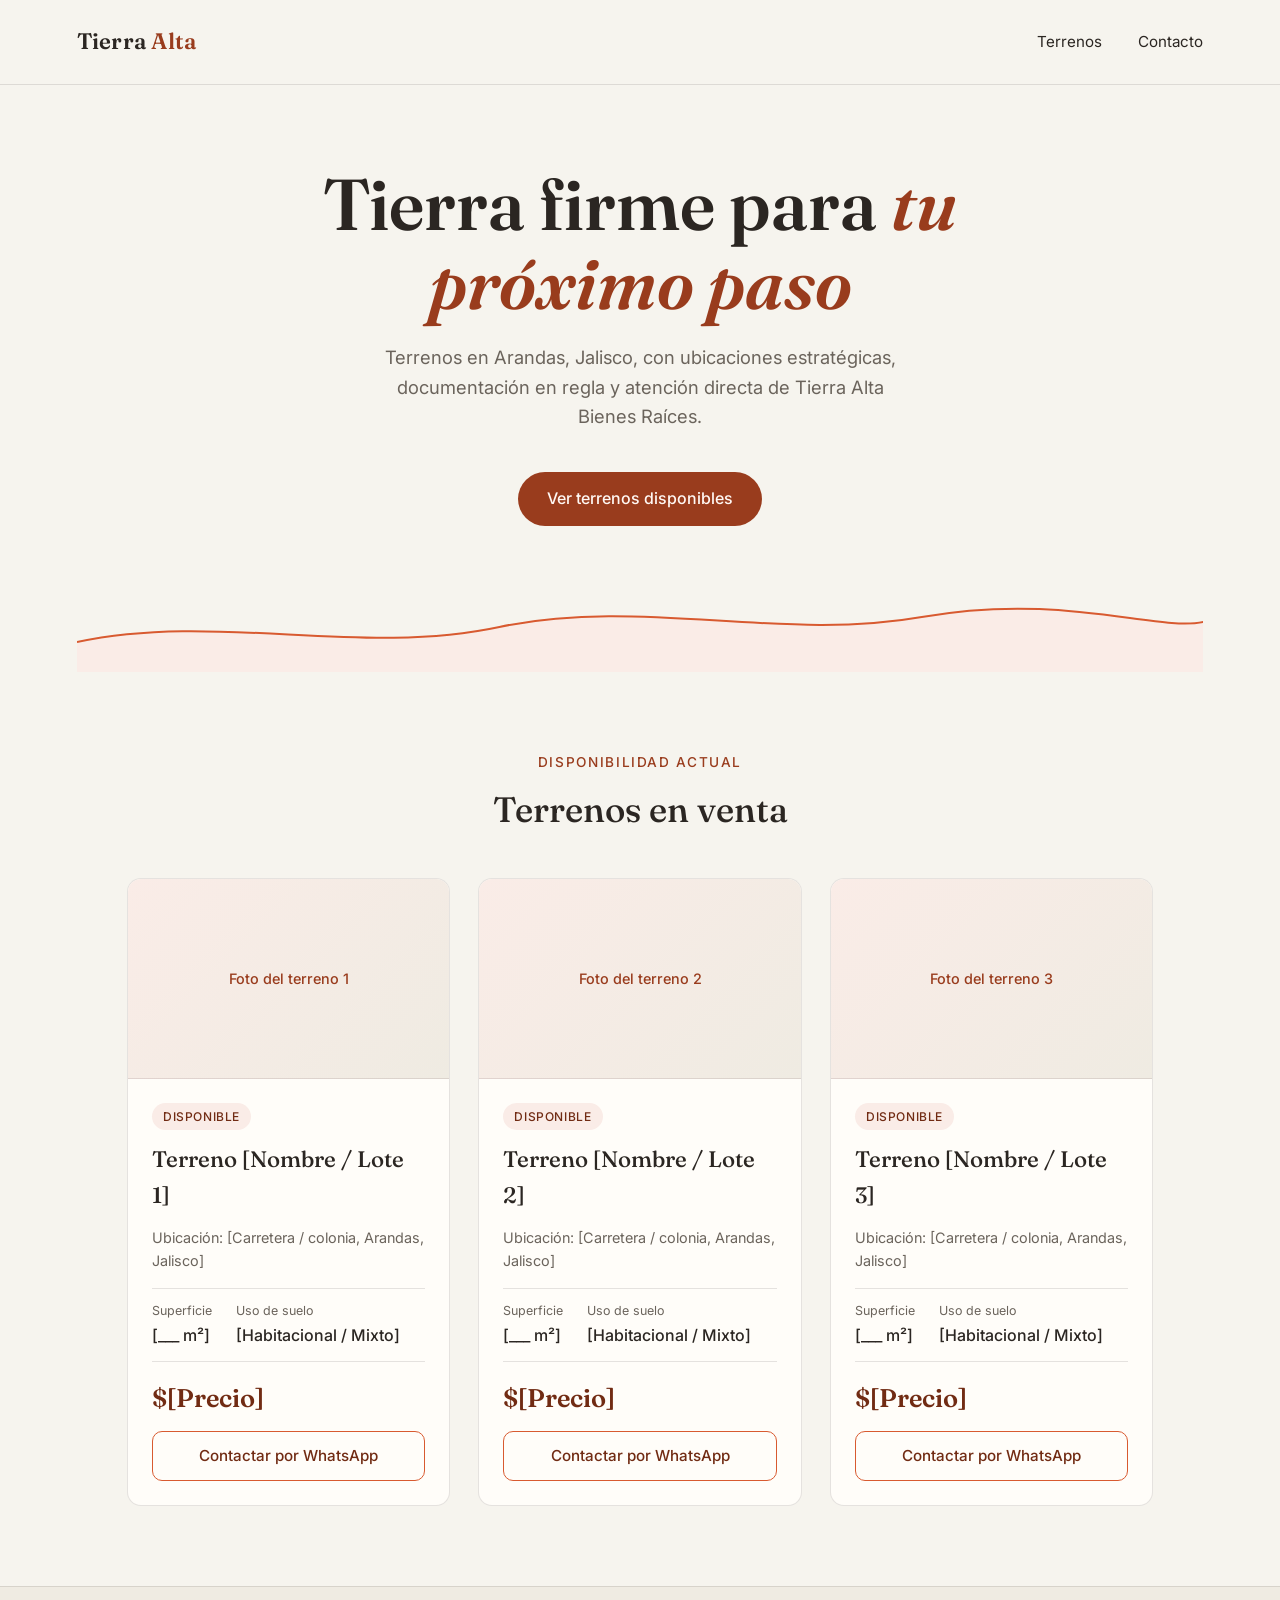
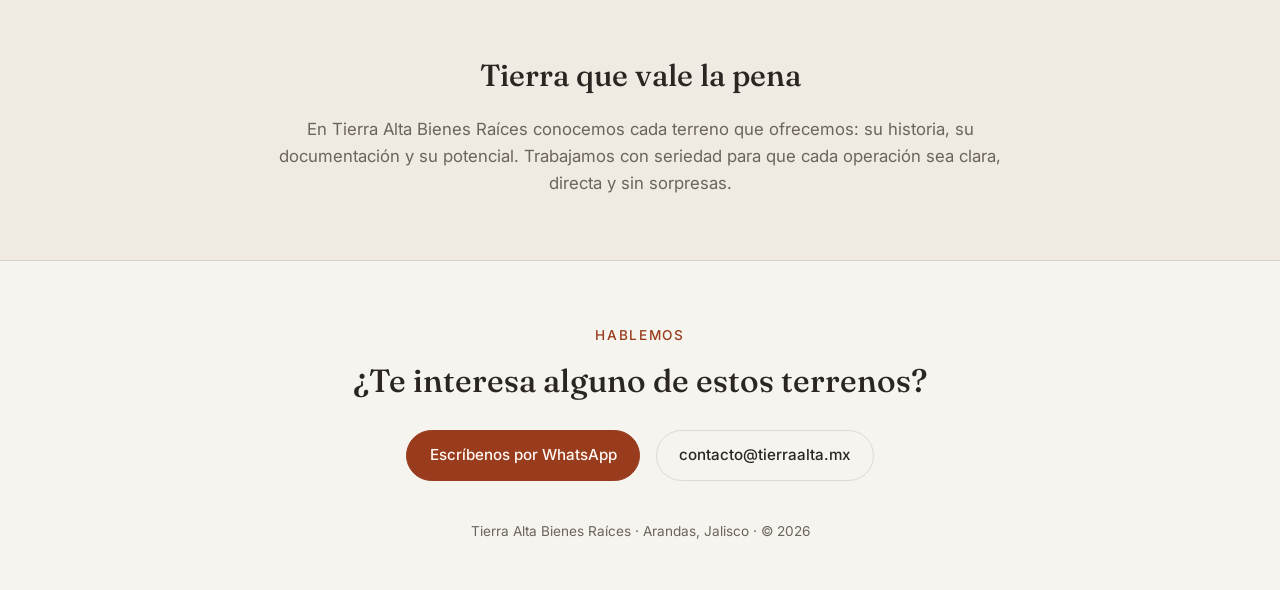
==== index.html @ 70b0ab25 "Create index.html" ====
<!DOCTYPE html>
<html lang="es-MX">
<head>
<meta charset="UTF-8">
<meta name="viewport" content="width=device-width, initial-scale=1.0">
<title>Tierra Alta Bienes Raíces | Terrenos en Arandas, Jalisco</title>
<meta name="description" content="Terrenos en venta en Arandas, Jalisco. Inversión en tierra alta de calidad, ubicaciones estratégicas y oportunidades de patrimonio familiar.">
<link rel="preconnect" href="https://fonts.googleapis.com">
<link rel="preconnect" href="https://fonts.gstatic.com" crossorigin>
<link href="https://fonts.googleapis.com/css2?family=Fraunces:opsz,wght@9..144,400;9..144,500;9..144,600&family=Inter:wght@400;500;600&display=swap" rel="stylesheet">
<style>
  :root {
    --clay-50: #FAECE7;
    --clay-100: #F5C4B3;
    --clay-400: #D85A30;
    --clay-600: #993C1D;
    --clay-800: #712B13;
    --clay-900: #4A1B0C;
    --paper: #F6F4EE;
    --paper-alt: #EFEBE2;
    --ink: #2B2622;
    --ink-soft: #6B645C;
    --line: rgba(43,38,34,0.12);
  }
  * { margin: 0; padding: 0; box-sizing: border-box; }
  body {
    font-family: 'Inter', sans-serif;
    background: var(--paper);
    color: var(--ink);
    line-height: 1.6;
  }
  .display {
    font-family: 'Fraunces', serif;
  }

  /* Header */
  header {
    display: flex;
    align-items: center;
    justify-content: space-between;
    padding: 1.5rem 6%;
    border-bottom: 1px solid var(--line);
  }
  .logo {
    font-family: 'Fraunces', serif;
    font-size: 1.4rem;
    font-weight: 600;
    letter-spacing: 0.01em;
  }
  .logo span { color: var(--clay-600); }
  nav a {
    font-size: 0.95rem;
    color: var(--ink);
    text-decoration: none;
    margin-left: 2rem;
  }
  nav a:hover { color: var(--clay-600); }

  /* Hero */
  .hero {
    position: relative;
    padding: 5rem 6% 4rem;
    text-align: center;
    overflow: hidden;
  }
  .hero h1 {
    font-family: 'Fraunces', serif;
    font-size: clamp(2.5rem, 6vw, 4.5rem);
    font-weight: 600;
    line-height: 1.1;
    max-width: 850px;
    margin: 0 auto 1.25rem;
  }
  .hero h1 em {
    font-style: italic;
    color: var(--clay-600);
  }
  .hero p {
    font-size: 1.15rem;
    color: var(--ink-soft);
    max-width: 520px;
    margin: 0 auto 2.5rem;
  }
  .hero-cta {
    display: inline-flex;
    align-items: center;
    gap: 0.5rem;
    background: var(--clay-600);
    color: #FFF8F4;
    padding: 0.9rem 1.8rem;
    border-radius: 999px;
    font-weight: 500;
    text-decoration: none;
    font-size: 1rem;
    transition: background 0.15s ease;
  }
  .hero-cta:hover { background: var(--clay-800); }

  .horizon {
    width: 100%;
    height: 90px;
    display: block;
    margin-top: 3.5rem;
  }
  .horizon path {
    fill: none;
    stroke: var(--clay-400);
    stroke-width: 2;
  }
  .horizon .fill {
    fill: var(--clay-50);
    stroke: none;
  }

  /* Listings */
  .listings {
    padding: 1rem 6% 5rem;
    max-width: 1180px;
    margin: 0 auto;
  }
  .listings-head {
    margin-bottom: 2.5rem;
    text-align: center;
  }
  .listings-head .eyebrow {
    font-size: 0.85rem;
    letter-spacing: 0.12em;
    text-transform: uppercase;
    color: var(--clay-600);
    font-weight: 500;
    margin-bottom: 0.5rem;
    display: block;
  }
  .listings-head h2 {
    font-family: 'Fraunces', serif;
    font-size: 2.2rem;
    font-weight: 500;
  }
  .grid {
    display: grid;
    grid-template-columns: repeat(auto-fit, minmax(300px, 1fr));
    gap: 1.75rem;
  }
  .card {
    background: #FFFDF9;
    border: 1px solid var(--line);
    border-radius: 14px;
    overflow: hidden;
    display: flex;
    flex-direction: column;
  }
  .card-img {
    height: 200px;
    background: linear-gradient(135deg, var(--clay-50), var(--paper-alt));
    display: flex;
    align-items: center;
    justify-content: center;
    color: var(--clay-600);
    font-size: 0.9rem;
    font-weight: 500;
    border-bottom: 1px solid var(--line);
  }
  .card-body {
    padding: 1.5rem;
    display: flex;
    flex-direction: column;
    gap: 0.75rem;
    flex: 1;
  }
  .card-tag {
    display: inline-block;
    font-size: 0.75rem;
    font-weight: 500;
    letter-spacing: 0.05em;
    text-transform: uppercase;
    color: var(--clay-800);
    background: var(--clay-50);
    padding: 0.25rem 0.7rem;
    border-radius: 999px;
    width: fit-content;
  }
  .card h3 {
    font-family: 'Fraunces', serif;
    font-size: 1.4rem;
    font-weight: 500;
  }
  .card .location {
    font-size: 0.9rem;
    color: var(--ink-soft);
    display: flex;
    align-items: center;
    gap: 0.4rem;
  }
  .card .specs {
    display: flex;
    gap: 1.5rem;
    font-size: 0.9rem;
    padding: 0.75rem 0;
    border-top: 1px solid var(--line);
    border-bottom: 1px solid var(--line);
    margin: 0.25rem 0;
  }
  .card .specs div span {
    display: block;
    color: var(--ink-soft);
    font-size: 0.78rem;
    margin-bottom: 0.15rem;
  }
  .card .specs div strong {
    font-size: 1rem;
    font-weight: 500;
  }
  .card .price {
    font-family: 'Fraunces', serif;
    font-size: 1.6rem;
    font-weight: 600;
    color: var(--clay-800);
  }
  .card-btn {
    margin-top: auto;
    display: flex;
    align-items: center;
    justify-content: center;
    gap: 0.5rem;
    border: 1px solid var(--clay-400);
    color: var(--clay-800);
    background: transparent;
    padding: 0.75rem;
    border-radius: 10px;
    text-decoration: none;
    font-weight: 500;
    font-size: 0.95rem;
    transition: background 0.15s ease;
  }
  .card-btn:hover { background: var(--clay-50); }

  /* About strip */
  .about {
    background: var(--paper-alt);
    padding: 4rem 6%;
    border-top: 1px solid var(--line);
    border-bottom: 1px solid var(--line);
  }
  .about-inner {
    max-width: 760px;
    margin: 0 auto;
    text-align: center;
  }
  .about h2 {
    font-family: 'Fraunces', serif;
    font-size: 1.9rem;
    font-weight: 500;
    margin-bottom: 1rem;
  }
  .about p {
    color: var(--ink-soft);
    font-size: 1.05rem;
  }

  /* Contact / Footer */
  footer {
    padding: 4rem 6% 3rem;
    text-align: center;
  }
  footer .eyebrow {
    font-size: 0.85rem;
    letter-spacing: 0.12em;
    text-transform: uppercase;
    color: var(--clay-600);
    font-weight: 500;
    margin-bottom: 0.5rem;
    display: block;
  }
  footer h2 {
    font-family: 'Fraunces', serif;
    font-size: 2rem;
    font-weight: 500;
    margin-bottom: 1.5rem;
  }
  .contact-row {
    display: flex;
    justify-content: center;
    gap: 1rem;
    flex-wrap: wrap;
    margin-bottom: 2.5rem;
  }
  .contact-row a {
    display: inline-flex;
    align-items: center;
    gap: 0.5rem;
    border: 1px solid var(--line);
    padding: 0.75rem 1.4rem;
    border-radius: 999px;
    text-decoration: none;
    color: var(--ink);
    font-size: 0.95rem;
    font-weight: 500;
  }
  .contact-row a.primary {
    background: var(--clay-600);
    border-color: var(--clay-600);
    color: #FFF8F4;
  }
  footer .fineprint {
    font-size: 0.85rem;
    color: var(--ink-soft);
  }

  @media (max-width: 640px) {
    header { padding: 1.25rem 5%; }
    nav a { margin-left: 1rem; font-size: 0.85rem; }
    .hero { padding: 3.5rem 5% 2.5rem; }
  }
</style>
</head>
<body>

<header>
  <div class="logo">Tierra <span>Alta</span></div>
  <nav>
    <a href="#terrenos">Terrenos</a>
    <a href="#contacto">Contacto</a>
  </nav>
</header>

<section class="hero">
  <h1>Tierra firme para <em>tu próximo paso</em></h1>
  <p>Terrenos en Arandas, Jalisco, con ubicaciones estratégicas, documentación en regla y atención directa de Tierra Alta Bienes Raíces.</p>
  <a href="#terrenos" class="hero-cta">Ver terrenos disponibles</a>

  <svg class="horizon" viewBox="0 0 1200 90" preserveAspectRatio="none" aria-hidden="true">
    <path class="fill" d="M0,60 C150,30 300,75 450,45 C600,15 750,60 900,35 C1050,10 1150,50 1200,40 L1200,90 L0,90 Z"></path>
    <path d="M0,60 C150,30 300,75 450,45 C600,15 750,60 900,35 C1050,10 1150,50 1200,40"></path>
  </svg>
</section>

<section class="listings" id="terrenos">
  <div class="listings-head">
    <span class="eyebrow">Disponibilidad actual</span>
    <h2>Terrenos en venta</h2>
  </div>
  <div class="grid">

    <article class="card">
      <div class="card-img">Foto del terreno 1</div>
      <div class="card-body">
        <span class="card-tag">Disponible</span>
        <h3>Terreno [Nombre / Lote 1]</h3>
        <p class="location">Ubicación: [Carretera / colonia, Arandas, Jalisco]</p>
        <div class="specs">
          <div><span>Superficie</span><strong>[___ m²]</strong></div>
          <div><span>Uso de suelo</span><strong>[Habitacional / Mixto]</strong></div>
        </div>
        <p class="price">$[Precio]</p>
        <a class="card-btn" href="https://wa.me/52XXXXXXXXXX" target="_blank" rel="noopener">Contactar por WhatsApp</a>
      </div>
    </article>

    <article class="card">
      <div class="card-img">Foto del terreno 2</div>
      <div class="card-body">
        <span class="card-tag">Disponible</span>
        <h3>Terreno [Nombre / Lote 2]</h3>
        <p class="location">Ubicación: [Carretera / colonia, Arandas, Jalisco]</p>
        <div class="specs">
          <div><span>Superficie</span><strong>[___ m²]</strong></div>
          <div><span>Uso de suelo</span><strong>[Habitacional / Mixto]</strong></div>
        </div>
        <p class="price">$[Precio]</p>
        <a class="card-btn" href="https://wa.me/52XXXXXXXXXX" target="_blank" rel="noopener">Contactar por WhatsApp</a>
      </div>
    </article>

    <article class="card">
      <div class="card-img">Foto del terreno 3</div>
      <div class="card-body">
        <span class="card-tag">Disponible</span>
        <h3>Terreno [Nombre / Lote 3]</h3>
        <p class="location">Ubicación: [Carretera / colonia, Arandas, Jalisco]</p>
        <div class="specs">
          <div><span>Superficie</span><strong>[___ m²]</strong></div>
          <div><span>Uso de suelo</span><strong>[Habitacional / Mixto]</strong></div>
        </div>
        <p class="price">$[Precio]</p>
        <a class="card-btn" href="https://wa.me/52XXXXXXXXXX" target="_blank" rel="noopener">Contactar por WhatsApp</a>
      </div>
    </article>

  </div>
</section>

<section class="about">
  <div class="about-inner">
    <h2>Tierra que vale la pena</h2>
    <p>En Tierra Alta Bienes Raíces conocemos cada terreno que ofrecemos: su historia, su documentación y su potencial. Trabajamos con seriedad para que cada operación sea clara, directa y sin sorpresas.</p>
  </div>
</section>

<footer id="contacto">
  <span class="eyebrow">Hablemos</span>
  <h2>¿Te interesa alguno de estos terrenos?</h2>
  <div class="contact-row">
    <a class="primary" href="https://wa.me/52XXXXXXXXXX" target="_blank" rel="noopener">Escríbenos por WhatsApp</a>
    <a href="mailto:contacto@tierraalta.mx">contacto@tierraalta.mx</a>
  </div>
  <p class="fineprint">Tierra Alta Bienes Raíces · Arandas, Jalisco · © 2026</p>
</footer>

</body>
</html>
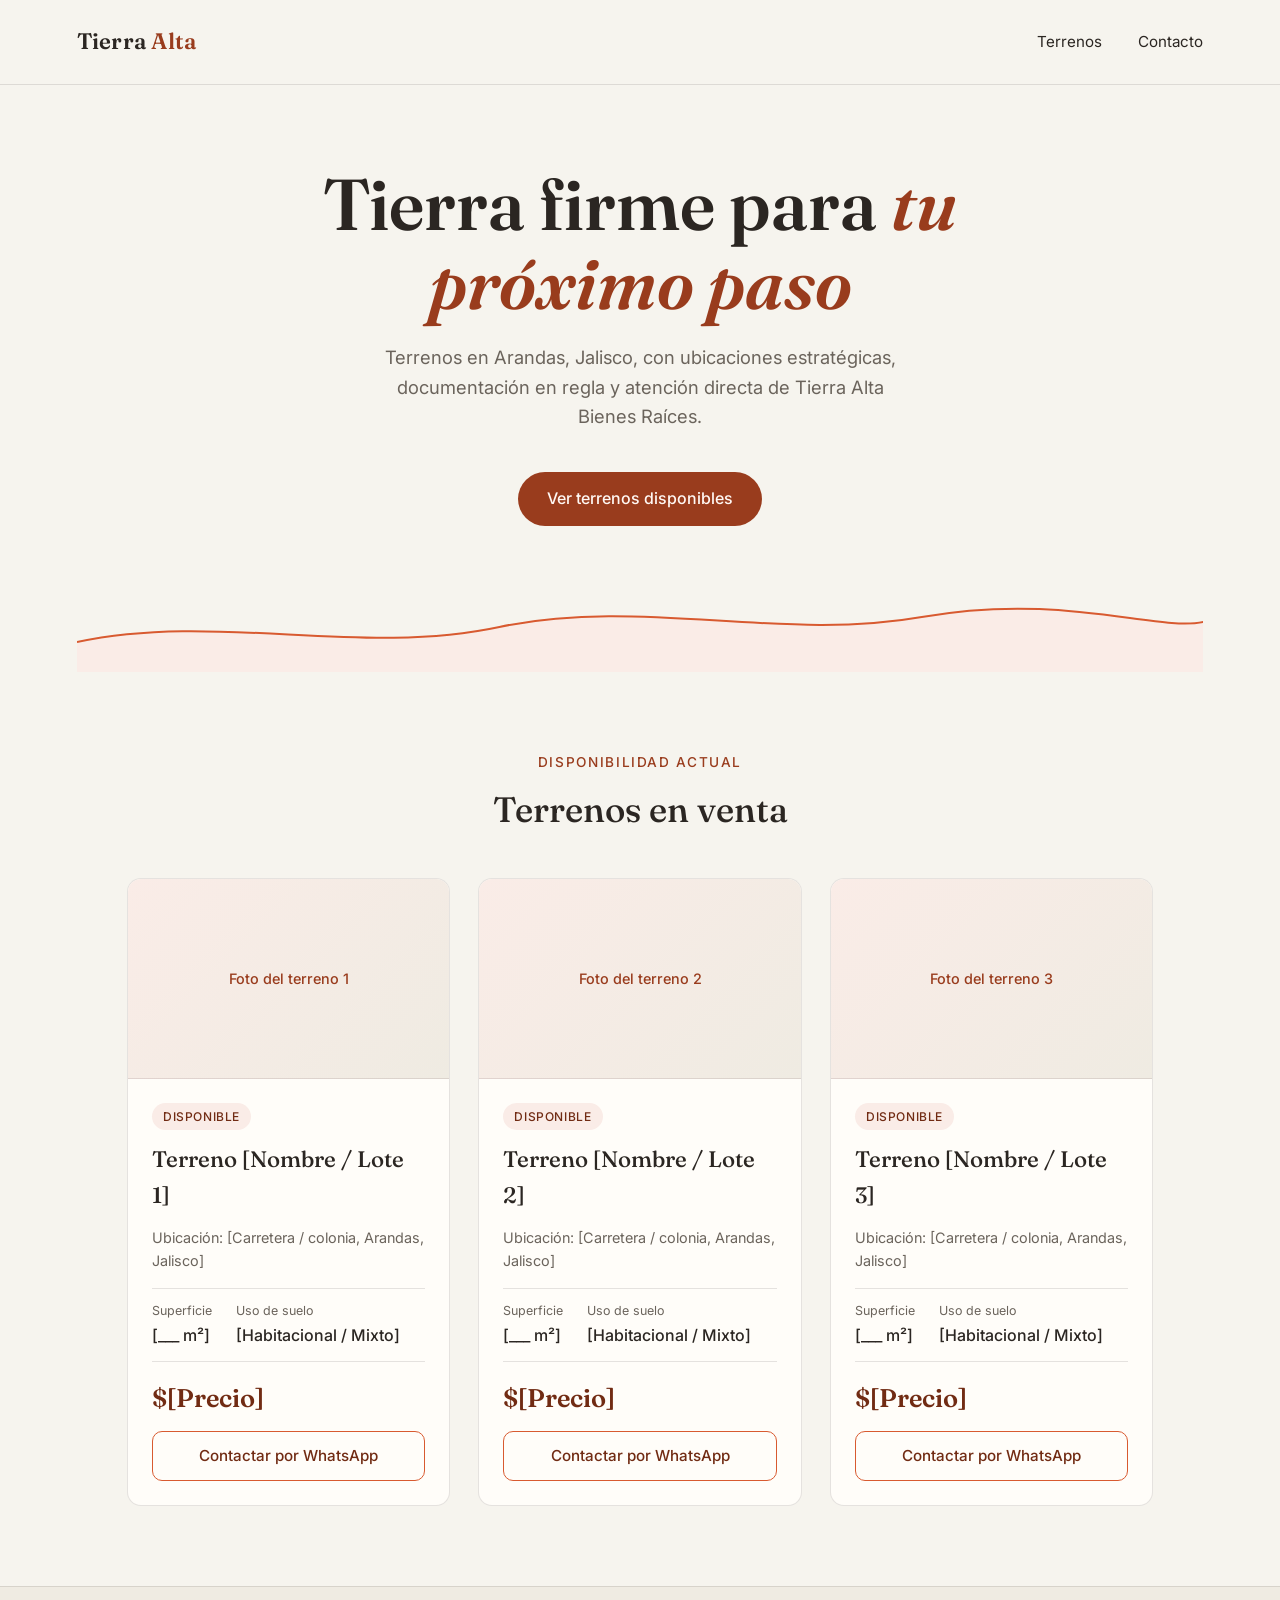
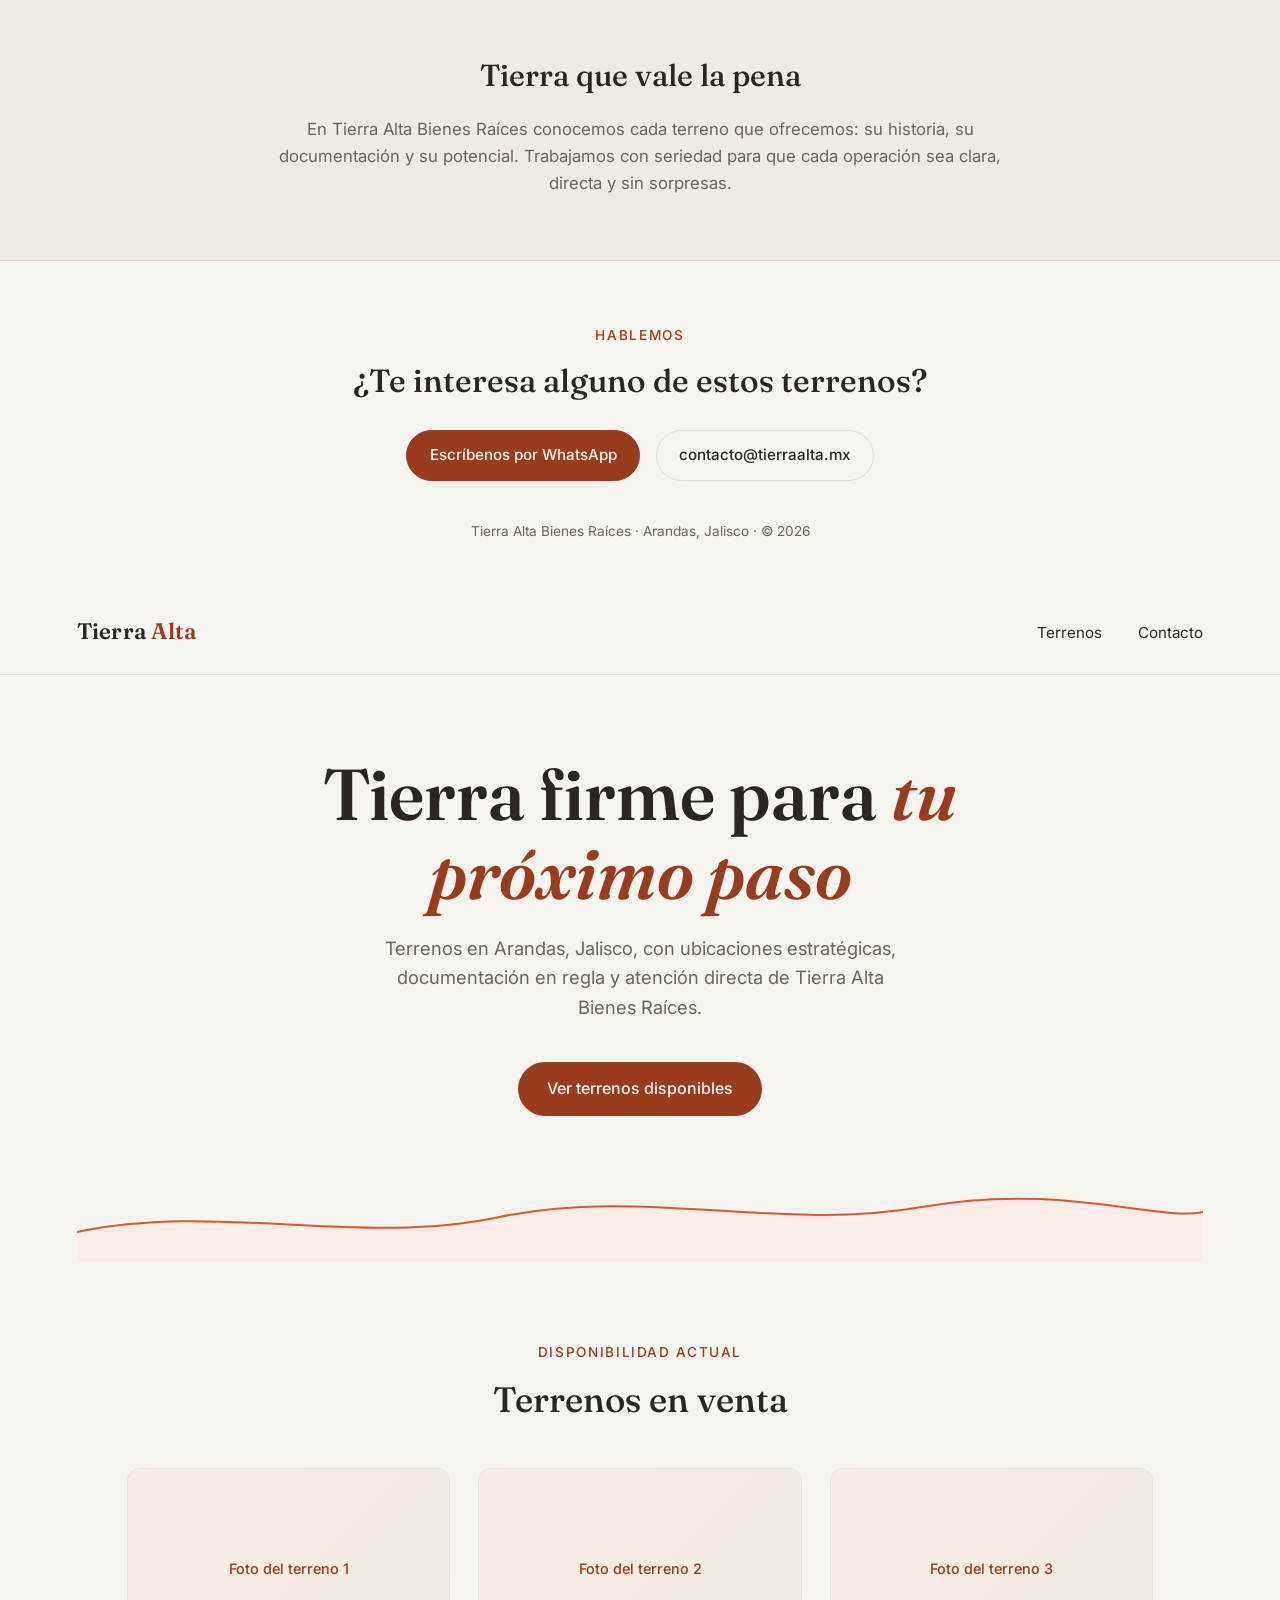
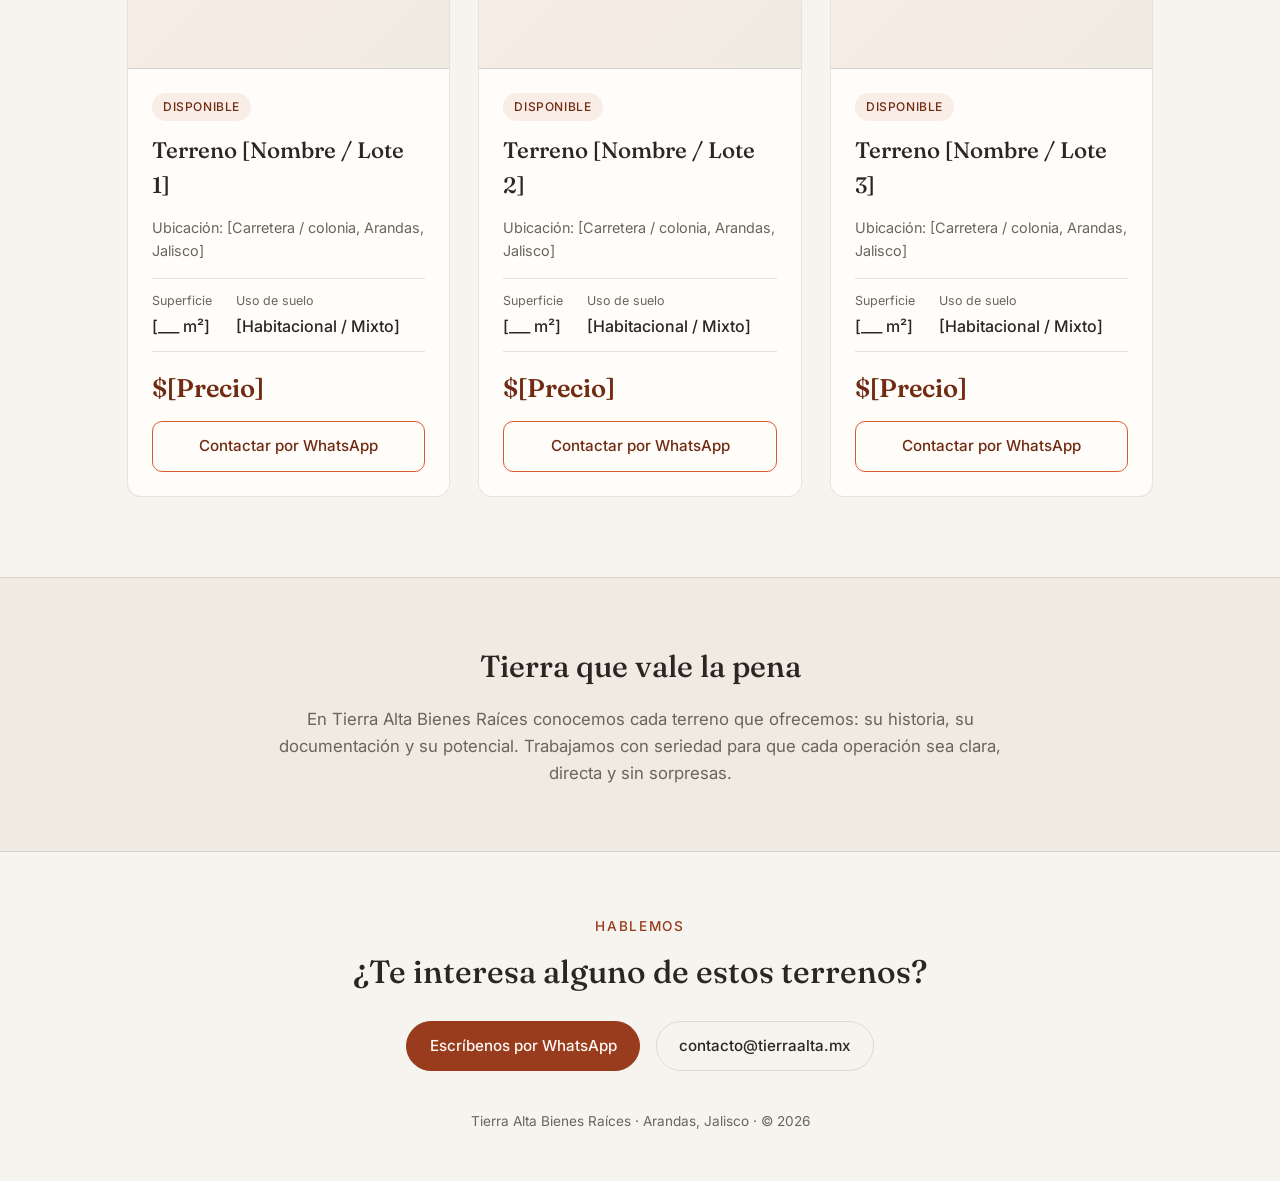
==== commit bf384b19: "Update index.html" ====
--- a/index.html
+++ b/index.html
@@ -1,4 +1,7 @@
 <!DOCTYPE html>
+<html lang="es-MX">
+<head>
+<meta charset="UTF-8"><!DOCTYPE html>
 <html lang="es-MX">
 <head>
 <meta charset="UTF-8">
@@ -352,6 +355,413 @@
           <div><span>Uso de suelo</span><strong>[Habitacional / Mixto]</strong></div>
         </div>
         <p class="price">$[Precio]</p>
+        <a class="card-btn" href="https://wa.me/5213318063860" target="_blank" rel="noopener">Contactar por WhatsApp</a>
+      </div>
+    </article>
+
+    <article class="card">
+      <div class="card-img">Foto del terreno 2</div>
+      <div class="card-body">
+        <span class="card-tag">Disponible</span>
+        <h3>Terreno [Nombre / Lote 2]</h3>
+        <p class="location">Ubicación: [Carretera / colonia, Arandas, Jalisco]</p>
+        <div class="specs">
+          <div><span>Superficie</span><strong>[___ m²]</strong></div>
+          <div><span>Uso de suelo</span><strong>[Habitacional / Mixto]</strong></div>
+        </div>
+        <p class="price">$[Precio]</p>
+        <a class="card-btn" href="https://wa.me/5213318063860" target="_blank" rel="noopener">Contactar por WhatsApp</a>
+      </div>
+    </article>
+
+    <article class="card">
+      <div class="card-img">Foto del terreno 3</div>
+      <div class="card-body">
+        <span class="card-tag">Disponible</span>
+        <h3>Terreno [Nombre / Lote 3]</h3>
+        <p class="location">Ubicación: [Carretera / colonia, Arandas, Jalisco]</p>
+        <div class="specs">
+          <div><span>Superficie</span><strong>[___ m²]</strong></div>
+          <div><span>Uso de suelo</span><strong>[Habitacional / Mixto]</strong></div>
+        </div>
+        <p class="price">$[Precio]</p>
+        <a class="card-btn" href="https://wa.me/5213318063860" target="_blank" rel="noopener">Contactar por WhatsApp</a>
+      </div>
+    </article>
+
+  </div>
+</section>
+
+<section class="about">
+  <div class="about-inner">
+    <h2>Tierra que vale la pena</h2>
+    <p>En Tierra Alta Bienes Raíces conocemos cada terreno que ofrecemos: su historia, su documentación y su potencial. Trabajamos con seriedad para que cada operación sea clara, directa y sin sorpresas.</p>
+  </div>
+</section>
+
+<footer id="contacto">
+  <span class="eyebrow">Hablemos</span>
+  <h2>¿Te interesa alguno de estos terrenos?</h2>
+  <div class="contact-row">
+    <a class="primary" href="https://wa.me/5213318063860" target="_blank" rel="noopener">Escríbenos por WhatsApp</a>
+    <a href="mailto:contacto@tierraalta.mx">contacto@tierraalta.mx</a>
+  </div>
+  <p class="fineprint">Tierra Alta Bienes Raíces · Arandas, Jalisco · © 2026</p>
+</footer>
+
+</body>
+</html>
+
+<meta name="viewport" content="width=device-width, initial-scale=1.0">
+<title>Tierra Alta Bienes Raíces | Terrenos en Arandas, Jalisco</title>
+<meta name="description" content="Terrenos en venta en Arandas, Jalisco. Inversión en tierra alta de calidad, ubicaciones estratégicas y oportunidades de patrimonio familiar.">
+<link rel="preconnect" href="https://fonts.googleapis.com">
+<link rel="preconnect" href="https://fonts.gstatic.com" crossorigin>
+<link href="https://fonts.googleapis.com/css2?family=Fraunces:opsz,wght@9..144,400;9..144,500;9..144,600&family=Inter:wght@400;500;600&display=swap" rel="stylesheet">
+<style>
+  :root {
+    --clay-50: #FAECE7;
+    --clay-100: #F5C4B3;
+    --clay-400: #D85A30;
+    --clay-600: #993C1D;
+    --clay-800: #712B13;
+    --clay-900: #4A1B0C;
+    --paper: #F6F4EE;
+    --paper-alt: #EFEBE2;
+    --ink: #2B2622;
+    --ink-soft: #6B645C;
+    --line: rgba(43,38,34,0.12);
+  }
+  * { margin: 0; padding: 0; box-sizing: border-box; }
+  body {
+    font-family: 'Inter', sans-serif;
+    background: var(--paper);
+    color: var(--ink);
+    line-height: 1.6;
+  }
+  .display {
+    font-family: 'Fraunces', serif;
+  }
+
+  /* Header */
+  header {
+    display: flex;
+    align-items: center;
+    justify-content: space-between;
+    padding: 1.5rem 6%;
+    border-bottom: 1px solid var(--line);
+  }
+  .logo {
+    font-family: 'Fraunces', serif;
+    font-size: 1.4rem;
+    font-weight: 600;
+    letter-spacing: 0.01em;
+  }
+  .logo span { color: var(--clay-600); }
+  nav a {
+    font-size: 0.95rem;
+    color: var(--ink);
+    text-decoration: none;
+    margin-left: 2rem;
+  }
+  nav a:hover { color: var(--clay-600); }
+
+  /* Hero */
+  .hero {
+    position: relative;
+    padding: 5rem 6% 4rem;
+    text-align: center;
+    overflow: hidden;
+  }
+  .hero h1 {
+    font-family: 'Fraunces', serif;
+    font-size: clamp(2.5rem, 6vw, 4.5rem);
+    font-weight: 600;
+    line-height: 1.1;
+    max-width: 850px;
+    margin: 0 auto 1.25rem;
+  }
+  .hero h1 em {
+    font-style: italic;
+    color: var(--clay-600);
+  }
+  .hero p {
+    font-size: 1.15rem;
+    color: var(--ink-soft);
+    max-width: 520px;
+    margin: 0 auto 2.5rem;
+  }
+  .hero-cta {
+    display: inline-flex;
+    align-items: center;
+    gap: 0.5rem;
+    background: var(--clay-600);
+    color: #FFF8F4;
+    padding: 0.9rem 1.8rem;
+    border-radius: 999px;
+    font-weight: 500;
+    text-decoration: none;
+    font-size: 1rem;
+    transition: background 0.15s ease;
+  }
+  .hero-cta:hover { background: var(--clay-800); }
+
+  .horizon {
+    width: 100%;
+    height: 90px;
+    display: block;
+    margin-top: 3.5rem;
+  }
+  .horizon path {
+    fill: none;
+    stroke: var(--clay-400);
+    stroke-width: 2;
+  }
+  .horizon .fill {
+    fill: var(--clay-50);
+    stroke: none;
+  }
+
+  /* Listings */
+  .listings {
+    padding: 1rem 6% 5rem;
+    max-width: 1180px;
+    margin: 0 auto;
+  }
+  .listings-head {
+    margin-bottom: 2.5rem;
+    text-align: center;
+  }
+  .listings-head .eyebrow {
+    font-size: 0.85rem;
+    letter-spacing: 0.12em;
+    text-transform: uppercase;
+    color: var(--clay-600);
+    font-weight: 500;
+    margin-bottom: 0.5rem;
+    display: block;
+  }
+  .listings-head h2 {
+    font-family: 'Fraunces', serif;
+    font-size: 2.2rem;
+    font-weight: 500;
+  }
+  .grid {
+    display: grid;
+    grid-template-columns: repeat(auto-fit, minmax(300px, 1fr));
+    gap: 1.75rem;
+  }
+  .card {
+    background: #FFFDF9;
+    border: 1px solid var(--line);
+    border-radius: 14px;
+    overflow: hidden;
+    display: flex;
+    flex-direction: column;
+  }
+  .card-img {
+    height: 200px;
+    background: linear-gradient(135deg, var(--clay-50), var(--paper-alt));
+    display: flex;
+    align-items: center;
+    justify-content: center;
+    color: var(--clay-600);
+    font-size: 0.9rem;
+    font-weight: 500;
+    border-bottom: 1px solid var(--line);
+  }
+  .card-body {
+    padding: 1.5rem;
+    display: flex;
+    flex-direction: column;
+    gap: 0.75rem;
+    flex: 1;
+  }
+  .card-tag {
+    display: inline-block;
+    font-size: 0.75rem;
+    font-weight: 500;
+    letter-spacing: 0.05em;
+    text-transform: uppercase;
+    color: var(--clay-800);
+    background: var(--clay-50);
+    padding: 0.25rem 0.7rem;
+    border-radius: 999px;
+    width: fit-content;
+  }
+  .card h3 {
+    font-family: 'Fraunces', serif;
+    font-size: 1.4rem;
+    font-weight: 500;
+  }
+  .card .location {
+    font-size: 0.9rem;
+    color: var(--ink-soft);
+    display: flex;
+    align-items: center;
+    gap: 0.4rem;
+  }
+  .card .specs {
+    display: flex;
+    gap: 1.5rem;
+    font-size: 0.9rem;
+    padding: 0.75rem 0;
+    border-top: 1px solid var(--line);
+    border-bottom: 1px solid var(--line);
+    margin: 0.25rem 0;
+  }
+  .card .specs div span {
+    display: block;
+    color: var(--ink-soft);
+    font-size: 0.78rem;
+    margin-bottom: 0.15rem;
+  }
+  .card .specs div strong {
+    font-size: 1rem;
+    font-weight: 500;
+  }
+  .card .price {
+    font-family: 'Fraunces', serif;
+    font-size: 1.6rem;
+    font-weight: 600;
+    color: var(--clay-800);
+  }
+  .card-btn {
+    margin-top: auto;
+    display: flex;
+    align-items: center;
+    justify-content: center;
+    gap: 0.5rem;
+    border: 1px solid var(--clay-400);
+    color: var(--clay-800);
+    background: transparent;
+    padding: 0.75rem;
+    border-radius: 10px;
+    text-decoration: none;
+    font-weight: 500;
+    font-size: 0.95rem;
+    transition: background 0.15s ease;
+  }
+  .card-btn:hover { background: var(--clay-50); }
+
+  /* About strip */
+  .about {
+    background: var(--paper-alt);
+    padding: 4rem 6%;
+    border-top: 1px solid var(--line);
+    border-bottom: 1px solid var(--line);
+  }
+  .about-inner {
+    max-width: 760px;
+    margin: 0 auto;
+    text-align: center;
+  }
+  .about h2 {
+    font-family: 'Fraunces', serif;
+    font-size: 1.9rem;
+    font-weight: 500;
+    margin-bottom: 1rem;
+  }
+  .about p {
+    color: var(--ink-soft);
+    font-size: 1.05rem;
+  }
+
+  /* Contact / Footer */
+  footer {
+    padding: 4rem 6% 3rem;
+    text-align: center;
+  }
+  footer .eyebrow {
+    font-size: 0.85rem;
+    letter-spacing: 0.12em;
+    text-transform: uppercase;
+    color: var(--clay-600);
+    font-weight: 500;
+    margin-bottom: 0.5rem;
+    display: block;
+  }
+  footer h2 {
+    font-family: 'Fraunces', serif;
+    font-size: 2rem;
+    font-weight: 500;
+    margin-bottom: 1.5rem;
+  }
+  .contact-row {
+    display: flex;
+    justify-content: center;
+    gap: 1rem;
+    flex-wrap: wrap;
+    margin-bottom: 2.5rem;
+  }
+  .contact-row a {
+    display: inline-flex;
+    align-items: center;
+    gap: 0.5rem;
+    border: 1px solid var(--line);
+    padding: 0.75rem 1.4rem;
+    border-radius: 999px;
+    text-decoration: none;
+    color: var(--ink);
+    font-size: 0.95rem;
+    font-weight: 500;
+  }
+  .contact-row a.primary {
+    background: var(--clay-600);
+    border-color: var(--clay-600);
+    color: #FFF8F4;
+  }
+  footer .fineprint {
+    font-size: 0.85rem;
+    color: var(--ink-soft);
+  }
+
+  @media (max-width: 640px) {
+    header { padding: 1.25rem 5%; }
+    nav a { margin-left: 1rem; font-size: 0.85rem; }
+    .hero { padding: 3.5rem 5% 2.5rem; }
+  }
+</style>
+</head>
+<body>
+
+<header>
+  <div class="logo">Tierra <span>Alta</span></div>
+  <nav>
+    <a href="#terrenos">Terrenos</a>
+    <a href="#contacto">Contacto</a>
+  </nav>
+</header>
+
+<section class="hero">
+  <h1>Tierra firme para <em>tu próximo paso</em></h1>
+  <p>Terrenos en Arandas, Jalisco, con ubicaciones estratégicas, documentación en regla y atención directa de Tierra Alta Bienes Raíces.</p>
+  <a href="#terrenos" class="hero-cta">Ver terrenos disponibles</a>
+
+  <svg class="horizon" viewBox="0 0 1200 90" preserveAspectRatio="none" aria-hidden="true">
+    <path class="fill" d="M0,60 C150,30 300,75 450,45 C600,15 750,60 900,35 C1050,10 1150,50 1200,40 L1200,90 L0,90 Z"></path>
+    <path d="M0,60 C150,30 300,75 450,45 C600,15 750,60 900,35 C1050,10 1150,50 1200,40"></path>
+  </svg>
+</section>
+
+<section class="listings" id="terrenos">
+  <div class="listings-head">
+    <span class="eyebrow">Disponibilidad actual</span>
+    <h2>Terrenos en venta</h2>
+  </div>
+  <div class="grid">
+
+    <article class="card">
+      <div class="card-img">Foto del terreno 1</div>
+      <div class="card-body">
+        <span class="card-tag">Disponible</span>
+        <h3>Terreno [Nombre / Lote 1]</h3>
+        <p class="location">Ubicación: [Carretera / colonia, Arandas, Jalisco]</p>
+        <div class="specs">
+          <div><span>Superficie</span><strong>[___ m²]</strong></div>
+          <div><span>Uso de suelo</span><strong>[Habitacional / Mixto]</strong></div>
+        </div>
+        <p class="price">$[Precio]</p>
         <a class="card-btn" href="https://wa.me/52XXXXXXXXXX" target="_blank" rel="noopener">Contactar por WhatsApp</a>
       </div>
     </article>
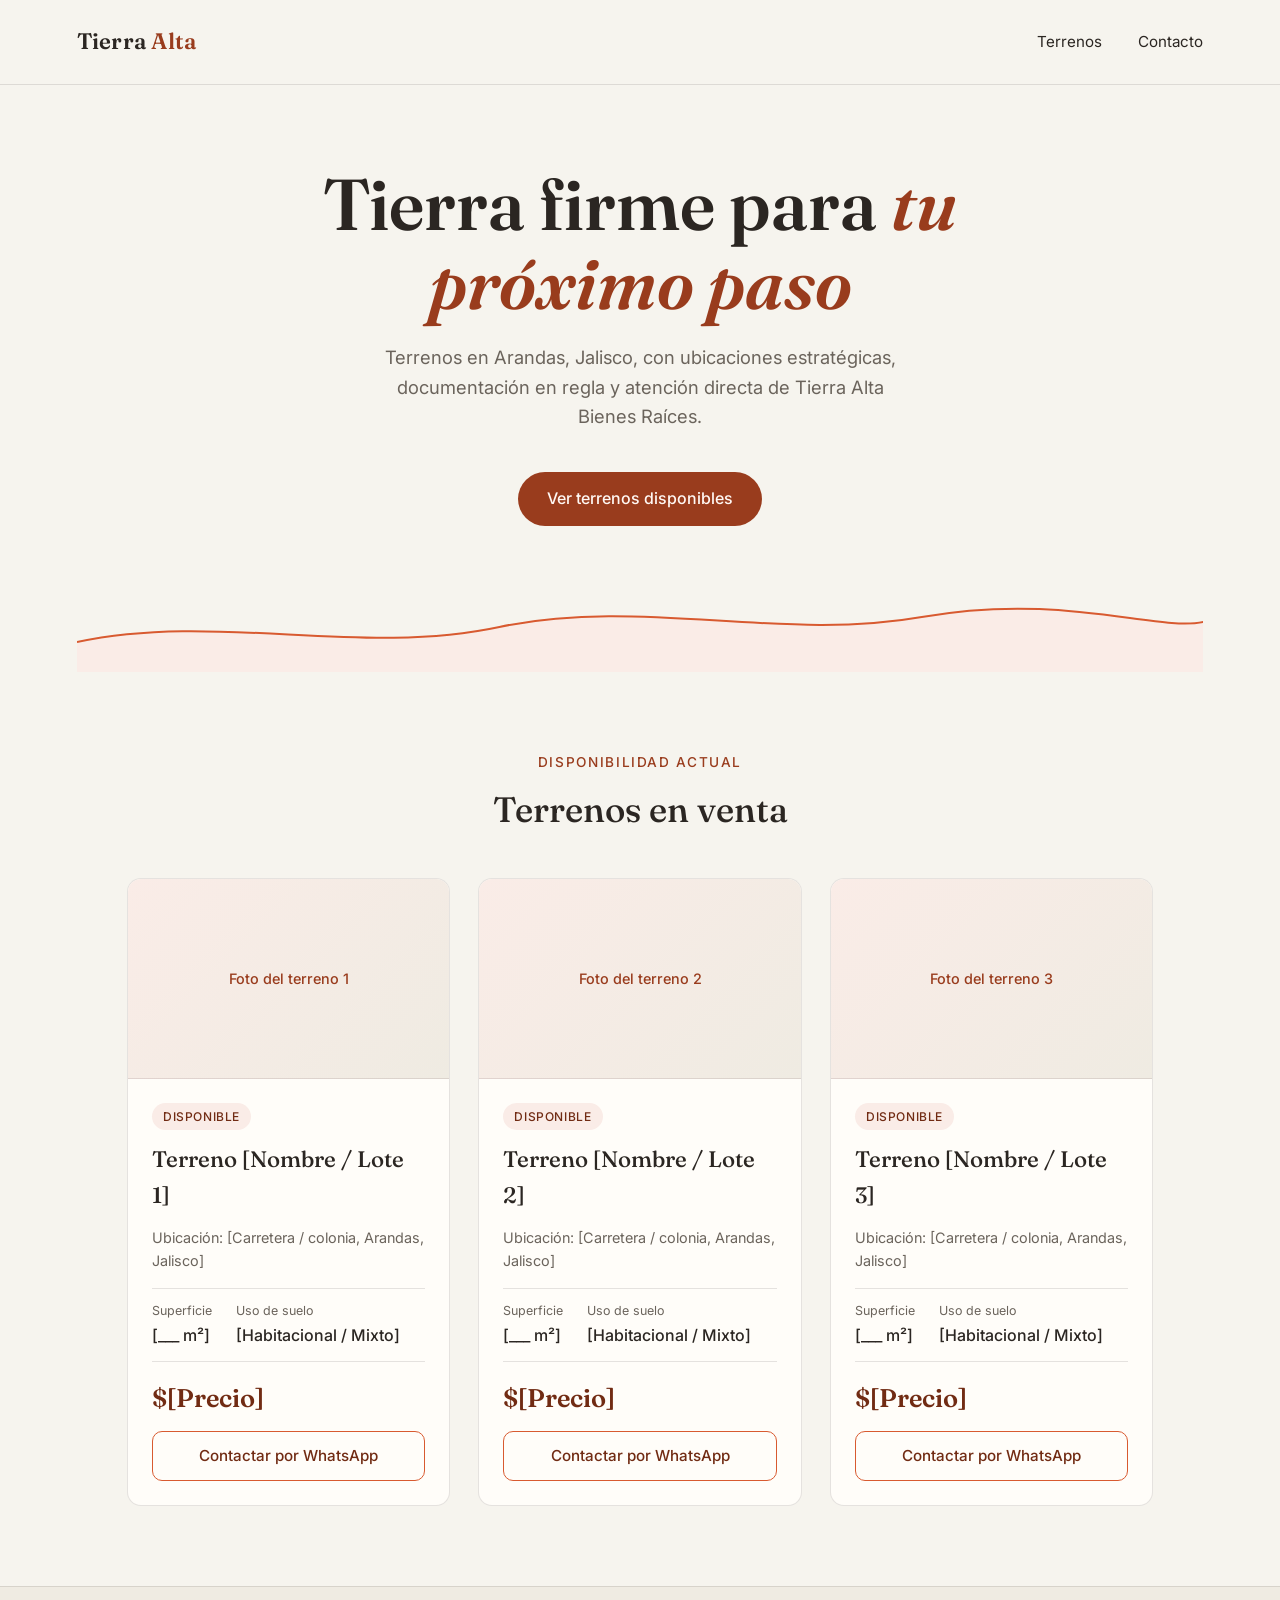
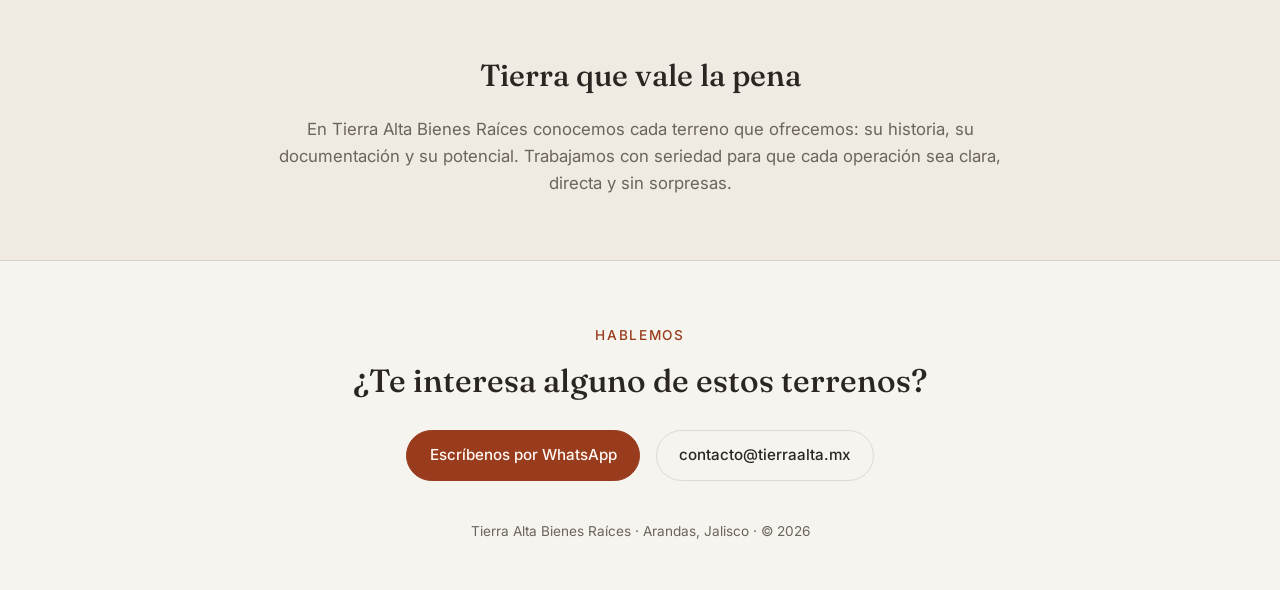
==== commit f7e5e042: "Update index.html" ====
--- a/index.html
+++ b/index.html
@@ -1,7 +1,4 @@
 <!DOCTYPE html>
-<html lang="es-MX">
-<head>
-<meta charset="UTF-8"><!DOCTYPE html>
 <html lang="es-MX">
 <head>
 <meta charset="UTF-8">
@@ -411,410 +408,3 @@
 
 </body>
 </html>
-
-<meta name="viewport" content="width=device-width, initial-scale=1.0">
-<title>Tierra Alta Bienes Raíces | Terrenos en Arandas, Jalisco</title>
-<meta name="description" content="Terrenos en venta en Arandas, Jalisco. Inversión en tierra alta de calidad, ubicaciones estratégicas y oportunidades de patrimonio familiar.">
-<link rel="preconnect" href="https://fonts.googleapis.com">
-<link rel="preconnect" href="https://fonts.gstatic.com" crossorigin>
-<link href="https://fonts.googleapis.com/css2?family=Fraunces:opsz,wght@9..144,400;9..144,500;9..144,600&family=Inter:wght@400;500;600&display=swap" rel="stylesheet">
-<style>
-  :root {
-    --clay-50: #FAECE7;
-    --clay-100: #F5C4B3;
-    --clay-400: #D85A30;
-    --clay-600: #993C1D;
-    --clay-800: #712B13;
-    --clay-900: #4A1B0C;
-    --paper: #F6F4EE;
-    --paper-alt: #EFEBE2;
-    --ink: #2B2622;
-    --ink-soft: #6B645C;
-    --line: rgba(43,38,34,0.12);
-  }
-  * { margin: 0; padding: 0; box-sizing: border-box; }
-  body {
-    font-family: 'Inter', sans-serif;
-    background: var(--paper);
-    color: var(--ink);
-    line-height: 1.6;
-  }
-  .display {
-    font-family: 'Fraunces', serif;
-  }
-
-  /* Header */
-  header {
-    display: flex;
-    align-items: center;
-    justify-content: space-between;
-    padding: 1.5rem 6%;
-    border-bottom: 1px solid var(--line);
-  }
-  .logo {
-    font-family: 'Fraunces', serif;
-    font-size: 1.4rem;
-    font-weight: 600;
-    letter-spacing: 0.01em;
-  }
-  .logo span { color: var(--clay-600); }
-  nav a {
-    font-size: 0.95rem;
-    color: var(--ink);
-    text-decoration: none;
-    margin-left: 2rem;
-  }
-  nav a:hover { color: var(--clay-600); }
-
-  /* Hero */
-  .hero {
-    position: relative;
-    padding: 5rem 6% 4rem;
-    text-align: center;
-    overflow: hidden;
-  }
-  .hero h1 {
-    font-family: 'Fraunces', serif;
-    font-size: clamp(2.5rem, 6vw, 4.5rem);
-    font-weight: 600;
-    line-height: 1.1;
-    max-width: 850px;
-    margin: 0 auto 1.25rem;
-  }
-  .hero h1 em {
-    font-style: italic;
-    color: var(--clay-600);
-  }
-  .hero p {
-    font-size: 1.15rem;
-    color: var(--ink-soft);
-    max-width: 520px;
-    margin: 0 auto 2.5rem;
-  }
-  .hero-cta {
-    display: inline-flex;
-    align-items: center;
-    gap: 0.5rem;
-    background: var(--clay-600);
-    color: #FFF8F4;
-    padding: 0.9rem 1.8rem;
-    border-radius: 999px;
-    font-weight: 500;
-    text-decoration: none;
-    font-size: 1rem;
-    transition: background 0.15s ease;
-  }
-  .hero-cta:hover { background: var(--clay-800); }
-
-  .horizon {
-    width: 100%;
-    height: 90px;
-    display: block;
-    margin-top: 3.5rem;
-  }
-  .horizon path {
-    fill: none;
-    stroke: var(--clay-400);
-    stroke-width: 2;
-  }
-  .horizon .fill {
-    fill: var(--clay-50);
-    stroke: none;
-  }
-
-  /* Listings */
-  .listings {
-    padding: 1rem 6% 5rem;
-    max-width: 1180px;
-    margin: 0 auto;
-  }
-  .listings-head {
-    margin-bottom: 2.5rem;
-    text-align: center;
-  }
-  .listings-head .eyebrow {
-    font-size: 0.85rem;
-    letter-spacing: 0.12em;
-    text-transform: uppercase;
-    color: var(--clay-600);
-    font-weight: 500;
-    margin-bottom: 0.5rem;
-    display: block;
-  }
-  .listings-head h2 {
-    font-family: 'Fraunces', serif;
-    font-size: 2.2rem;
-    font-weight: 500;
-  }
-  .grid {
-    display: grid;
-    grid-template-columns: repeat(auto-fit, minmax(300px, 1fr));
-    gap: 1.75rem;
-  }
-  .card {
-    background: #FFFDF9;
-    border: 1px solid var(--line);
-    border-radius: 14px;
-    overflow: hidden;
-    display: flex;
-    flex-direction: column;
-  }
-  .card-img {
-    height: 200px;
-    background: linear-gradient(135deg, var(--clay-50), var(--paper-alt));
-    display: flex;
-    align-items: center;
-    justify-content: center;
-    color: var(--clay-600);
-    font-size: 0.9rem;
-    font-weight: 500;
-    border-bottom: 1px solid var(--line);
-  }
-  .card-body {
-    padding: 1.5rem;
-    display: flex;
-    flex-direction: column;
-    gap: 0.75rem;
-    flex: 1;
-  }
-  .card-tag {
-    display: inline-block;
-    font-size: 0.75rem;
-    font-weight: 500;
-    letter-spacing: 0.05em;
-    text-transform: uppercase;
-    color: var(--clay-800);
-    background: var(--clay-50);
-    padding: 0.25rem 0.7rem;
-    border-radius: 999px;
-    width: fit-content;
-  }
-  .card h3 {
-    font-family: 'Fraunces', serif;
-    font-size: 1.4rem;
-    font-weight: 500;
-  }
-  .card .location {
-    font-size: 0.9rem;
-    color: var(--ink-soft);
-    display: flex;
-    align-items: center;
-    gap: 0.4rem;
-  }
-  .card .specs {
-    display: flex;
-    gap: 1.5rem;
-    font-size: 0.9rem;
-    padding: 0.75rem 0;
-    border-top: 1px solid var(--line);
-    border-bottom: 1px solid var(--line);
-    margin: 0.25rem 0;
-  }
-  .card .specs div span {
-    display: block;
-    color: var(--ink-soft);
-    font-size: 0.78rem;
-    margin-bottom: 0.15rem;
-  }
-  .card .specs div strong {
-    font-size: 1rem;
-    font-weight: 500;
-  }
-  .card .price {
-    font-family: 'Fraunces', serif;
-    font-size: 1.6rem;
-    font-weight: 600;
-    color: var(--clay-800);
-  }
-  .card-btn {
-    margin-top: auto;
-    display: flex;
-    align-items: center;
-    justify-content: center;
-    gap: 0.5rem;
-    border: 1px solid var(--clay-400);
-    color: var(--clay-800);
-    background: transparent;
-    padding: 0.75rem;
-    border-radius: 10px;
-    text-decoration: none;
-    font-weight: 500;
-    font-size: 0.95rem;
-    transition: background 0.15s ease;
-  }
-  .card-btn:hover { background: var(--clay-50); }
-
-  /* About strip */
-  .about {
-    background: var(--paper-alt);
-    padding: 4rem 6%;
-    border-top: 1px solid var(--line);
-    border-bottom: 1px solid var(--line);
-  }
-  .about-inner {
-    max-width: 760px;
-    margin: 0 auto;
-    text-align: center;
-  }
-  .about h2 {
-    font-family: 'Fraunces', serif;
-    font-size: 1.9rem;
-    font-weight: 500;
-    margin-bottom: 1rem;
-  }
-  .about p {
-    color: var(--ink-soft);
-    font-size: 1.05rem;
-  }
-
-  /* Contact / Footer */
-  footer {
-    padding: 4rem 6% 3rem;
-    text-align: center;
-  }
-  footer .eyebrow {
-    font-size: 0.85rem;
-    letter-spacing: 0.12em;
-    text-transform: uppercase;
-    color: var(--clay-600);
-    font-weight: 500;
-    margin-bottom: 0.5rem;
-    display: block;
-  }
-  footer h2 {
-    font-family: 'Fraunces', serif;
-    font-size: 2rem;
-    font-weight: 500;
-    margin-bottom: 1.5rem;
-  }
-  .contact-row {
-    display: flex;
-    justify-content: center;
-    gap: 1rem;
-    flex-wrap: wrap;
-    margin-bottom: 2.5rem;
-  }
-  .contact-row a {
-    display: inline-flex;
-    align-items: center;
-    gap: 0.5rem;
-    border: 1px solid var(--line);
-    padding: 0.75rem 1.4rem;
-    border-radius: 999px;
-    text-decoration: none;
-    color: var(--ink);
-    font-size: 0.95rem;
-    font-weight: 500;
-  }
-  .contact-row a.primary {
-    background: var(--clay-600);
-    border-color: var(--clay-600);
-    color: #FFF8F4;
-  }
-  footer .fineprint {
-    font-size: 0.85rem;
-    color: var(--ink-soft);
-  }
-
-  @media (max-width: 640px) {
-    header { padding: 1.25rem 5%; }
-    nav a { margin-left: 1rem; font-size: 0.85rem; }
-    .hero { padding: 3.5rem 5% 2.5rem; }
-  }
-</style>
-</head>
-<body>
-
-<header>
-  <div class="logo">Tierra <span>Alta</span></div>
-  <nav>
-    <a href="#terrenos">Terrenos</a>
-    <a href="#contacto">Contacto</a>
-  </nav>
-</header>
-
-<section class="hero">
-  <h1>Tierra firme para <em>tu próximo paso</em></h1>
-  <p>Terrenos en Arandas, Jalisco, con ubicaciones estratégicas, documentación en regla y atención directa de Tierra Alta Bienes Raíces.</p>
-  <a href="#terrenos" class="hero-cta">Ver terrenos disponibles</a>
-
-  <svg class="horizon" viewBox="0 0 1200 90" preserveAspectRatio="none" aria-hidden="true">
-    <path class="fill" d="M0,60 C150,30 300,75 450,45 C600,15 750,60 900,35 C1050,10 1150,50 1200,40 L1200,90 L0,90 Z"></path>
-    <path d="M0,60 C150,30 300,75 450,45 C600,15 750,60 900,35 C1050,10 1150,50 1200,40"></path>
-  </svg>
-</section>
-
-<section class="listings" id="terrenos">
-  <div class="listings-head">
-    <span class="eyebrow">Disponibilidad actual</span>
-    <h2>Terrenos en venta</h2>
-  </div>
-  <div class="grid">
-
-    <article class="card">
-      <div class="card-img">Foto del terreno 1</div>
-      <div class="card-body">
-        <span class="card-tag">Disponible</span>
-        <h3>Terreno [Nombre / Lote 1]</h3>
-        <p class="location">Ubicación: [Carretera / colonia, Arandas, Jalisco]</p>
-        <div class="specs">
-          <div><span>Superficie</span><strong>[___ m²]</strong></div>
-          <div><span>Uso de suelo</span><strong>[Habitacional / Mixto]</strong></div>
-        </div>
-        <p class="price">$[Precio]</p>
-        <a class="card-btn" href="https://wa.me/52XXXXXXXXXX" target="_blank" rel="noopener">Contactar por WhatsApp</a>
-      </div>
-    </article>
-
-    <article class="card">
-      <div class="card-img">Foto del terreno 2</div>
-      <div class="card-body">
-        <span class="card-tag">Disponible</span>
-        <h3>Terreno [Nombre / Lote 2]</h3>
-        <p class="location">Ubicación: [Carretera / colonia, Arandas, Jalisco]</p>
-        <div class="specs">
-          <div><span>Superficie</span><strong>[___ m²]</strong></div>
-          <div><span>Uso de suelo</span><strong>[Habitacional / Mixto]</strong></div>
-        </div>
-        <p class="price">$[Precio]</p>
-        <a class="card-btn" href="https://wa.me/52XXXXXXXXXX" target="_blank" rel="noopener">Contactar por WhatsApp</a>
-      </div>
-    </article>
-
-    <article class="card">
-      <div class="card-img">Foto del terreno 3</div>
-      <div class="card-body">
-        <span class="card-tag">Disponible</span>
-        <h3>Terreno [Nombre / Lote 3]</h3>
-        <p class="location">Ubicación: [Carretera / colonia, Arandas, Jalisco]</p>
-        <div class="specs">
-          <div><span>Superficie</span><strong>[___ m²]</strong></div>
-          <div><span>Uso de suelo</span><strong>[Habitacional / Mixto]</strong></div>
-        </div>
-        <p class="price">$[Precio]</p>
-        <a class="card-btn" href="https://wa.me/52XXXXXXXXXX" target="_blank" rel="noopener">Contactar por WhatsApp</a>
-      </div>
-    </article>
-
-  </div>
-</section>
-
-<section class="about">
-  <div class="about-inner">
-    <h2>Tierra que vale la pena</h2>
-    <p>En Tierra Alta Bienes Raíces conocemos cada terreno que ofrecemos: su historia, su documentación y su potencial. Trabajamos con seriedad para que cada operación sea clara, directa y sin sorpresas.</p>
-  </div>
-</section>
-
-<footer id="contacto">
-  <span class="eyebrow">Hablemos</span>
-  <h2>¿Te interesa alguno de estos terrenos?</h2>
-  <div class="contact-row">
-    <a class="primary" href="https://wa.me/52XXXXXXXXXX" target="_blank" rel="noopener">Escríbenos por WhatsApp</a>
-    <a href="mailto:contacto@tierraalta.mx">contacto@tierraalta.mx</a>
-  </div>
-  <p class="fineprint">Tierra Alta Bienes Raíces · Arandas, Jalisco · © 2026</p>
-</footer>
-
-</body>
-</html>
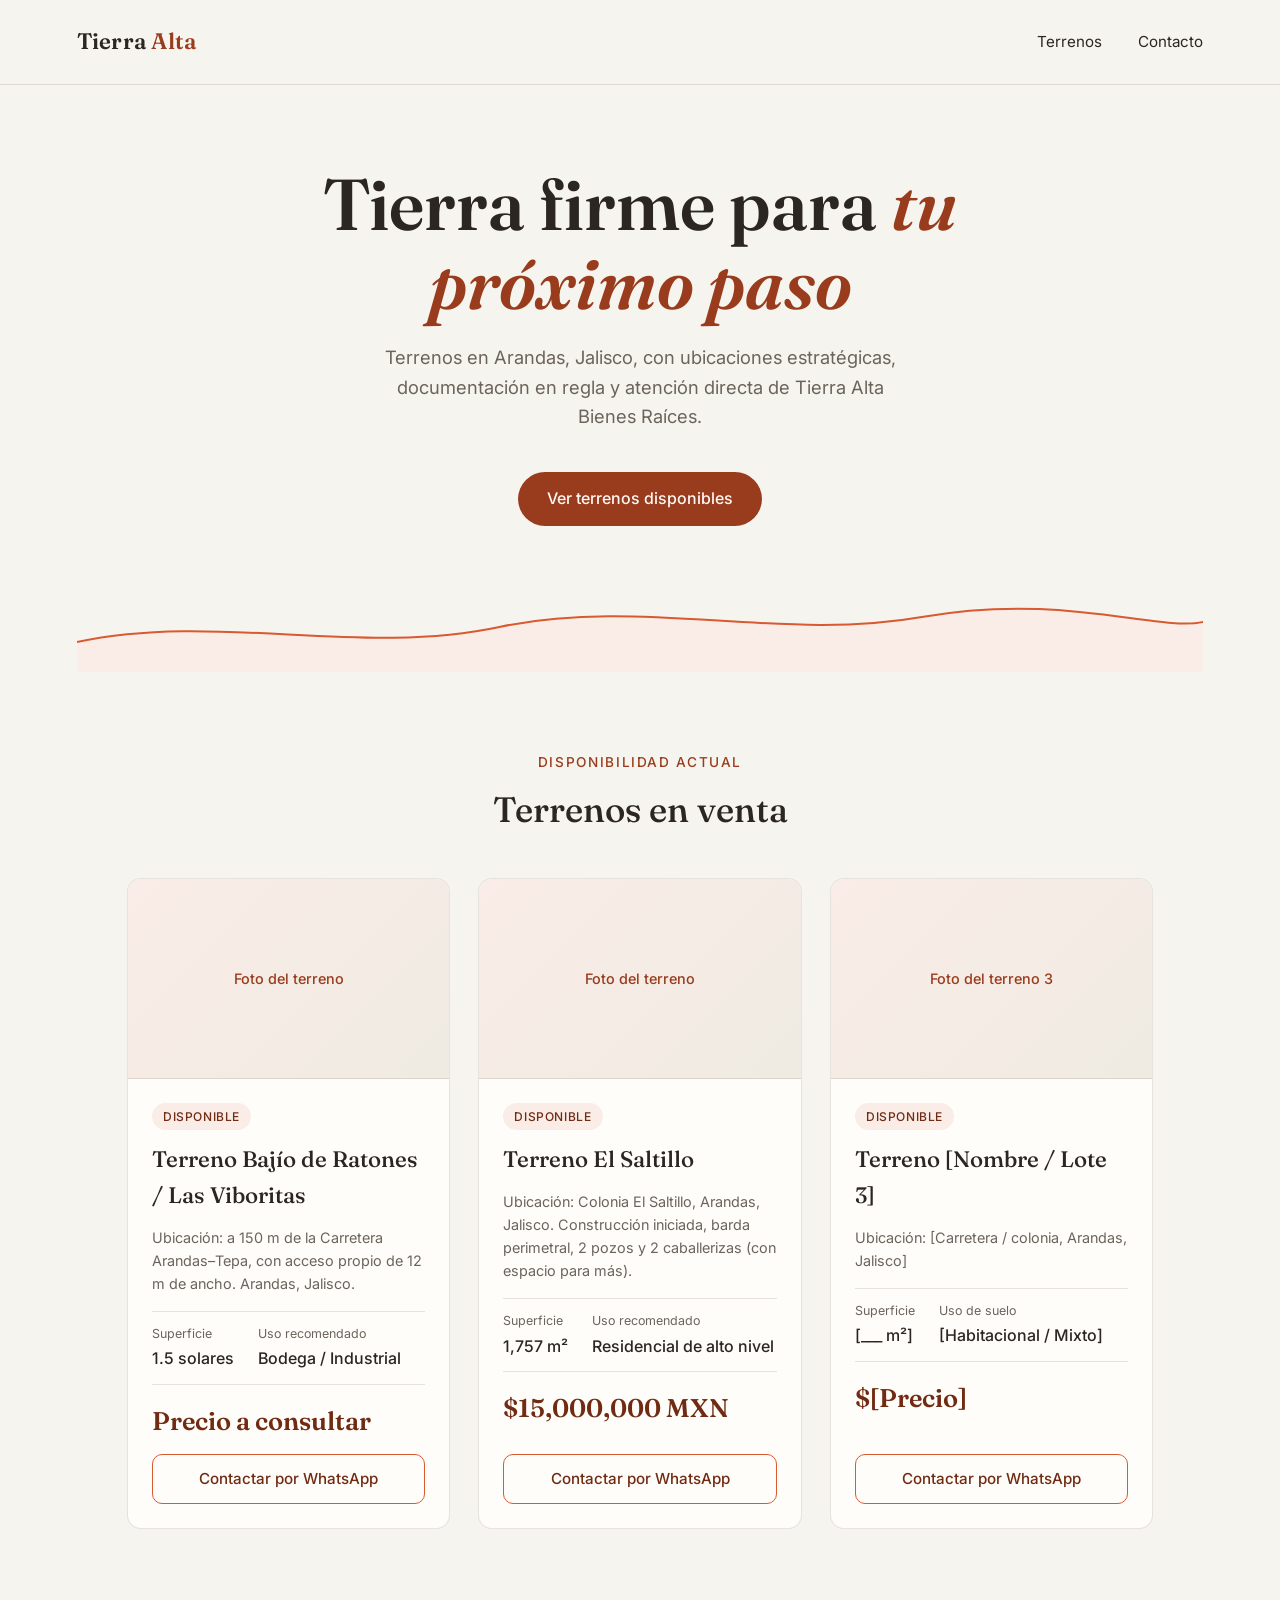
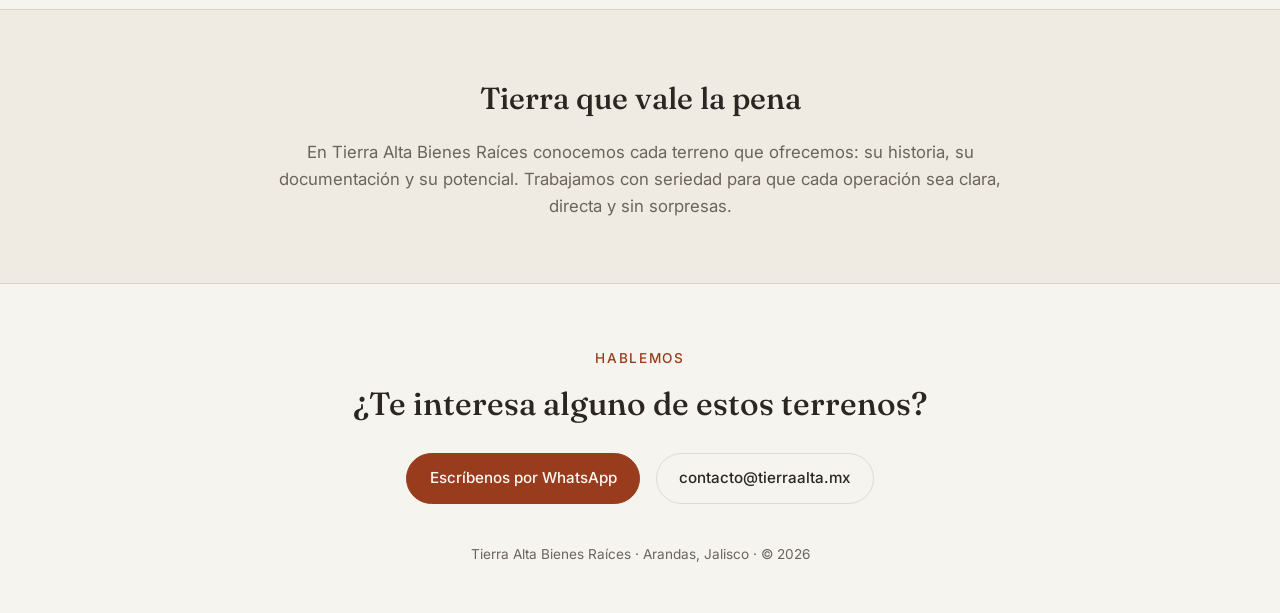
==== commit 1481c01e: "Update index.html" ====
--- a/index.html
+++ b/index.html
@@ -342,31 +342,31 @@
   <div class="grid">
 
     <article class="card">
-      <div class="card-img">Foto del terreno 1</div>
+      <div class="card-img">Foto del terreno</div>
       <div class="card-body">
         <span class="card-tag">Disponible</span>
-        <h3>Terreno [Nombre / Lote 1]</h3>
-        <p class="location">Ubicación: [Carretera / colonia, Arandas, Jalisco]</p>
+        <h3>Terreno Bajío de Ratones / Las Viboritas</h3>
+        <p class="location">Ubicación: a 150 m de la Carretera Arandas–Tepa, con acceso propio de 12 m de ancho. Arandas, Jalisco.</p>
         <div class="specs">
-          <div><span>Superficie</span><strong>[___ m²]</strong></div>
-          <div><span>Uso de suelo</span><strong>[Habitacional / Mixto]</strong></div>
+          <div><span>Superficie</span><strong>1.5 solares</strong></div>
+          <div><span>Uso recomendado</span><strong>Bodega / Industrial</strong></div>
         </div>
-        <p class="price">$[Precio]</p>
+        <p class="price">Precio a consultar</p>
         <a class="card-btn" href="https://wa.me/5213318063860" target="_blank" rel="noopener">Contactar por WhatsApp</a>
       </div>
     </article>
 
     <article class="card">
-      <div class="card-img">Foto del terreno 2</div>
+      <div class="card-img">Foto del terreno</div>
       <div class="card-body">
         <span class="card-tag">Disponible</span>
-        <h3>Terreno [Nombre / Lote 2]</h3>
-        <p class="location">Ubicación: [Carretera / colonia, Arandas, Jalisco]</p>
+        <h3>Terreno El Saltillo</h3>
+        <p class="location">Ubicación: Colonia El Saltillo, Arandas, Jalisco. Construcción iniciada, barda perimetral, 2 pozos y 2 caballerizas (con espacio para más).</p>
         <div class="specs">
-          <div><span>Superficie</span><strong>[___ m²]</strong></div>
-          <div><span>Uso de suelo</span><strong>[Habitacional / Mixto]</strong></div>
+          <div><span>Superficie</span><strong>1,757 m²</strong></div>
+          <div><span>Uso recomendado</span><strong>Residencial de alto nivel</strong></div>
         </div>
-        <p class="price">$[Precio]</p>
+        <p class="price">$15,000,000 MXN</p>
         <a class="card-btn" href="https://wa.me/5213318063860" target="_blank" rel="noopener">Contactar por WhatsApp</a>
       </div>
     </article>
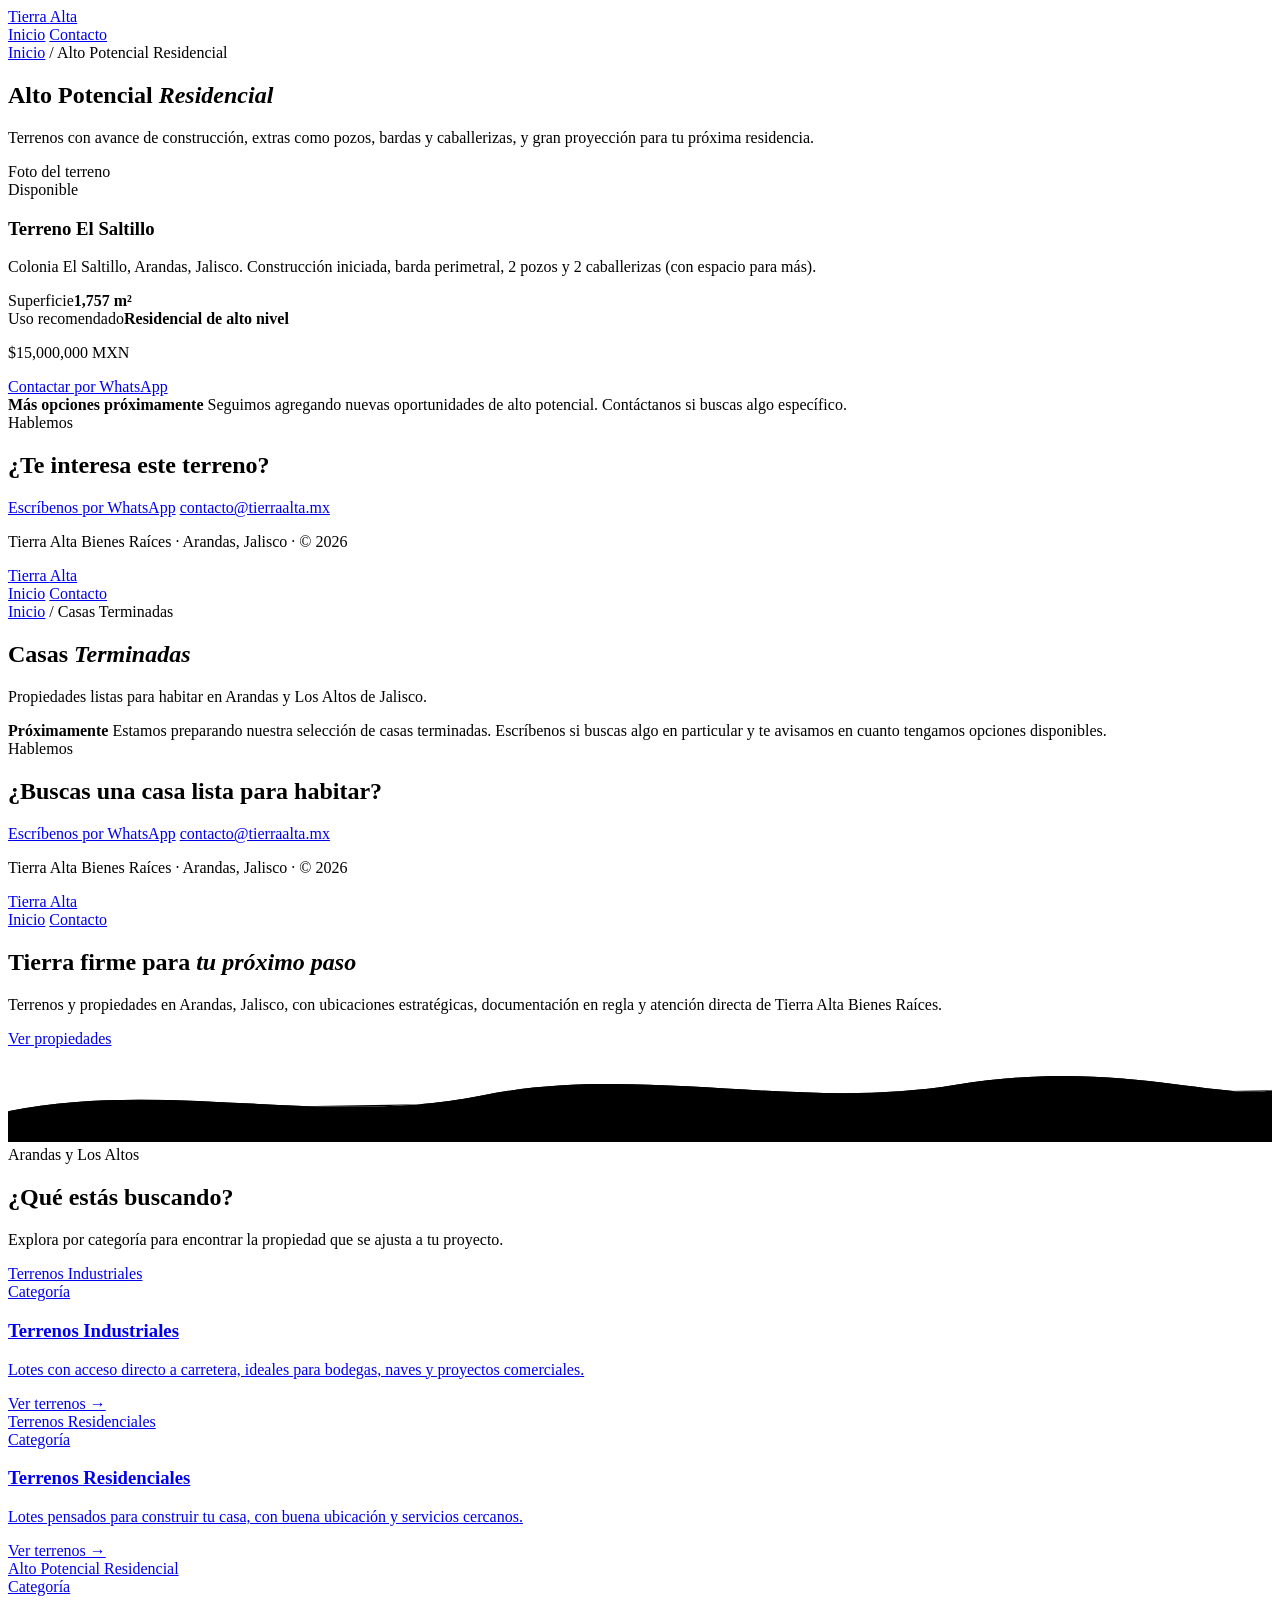
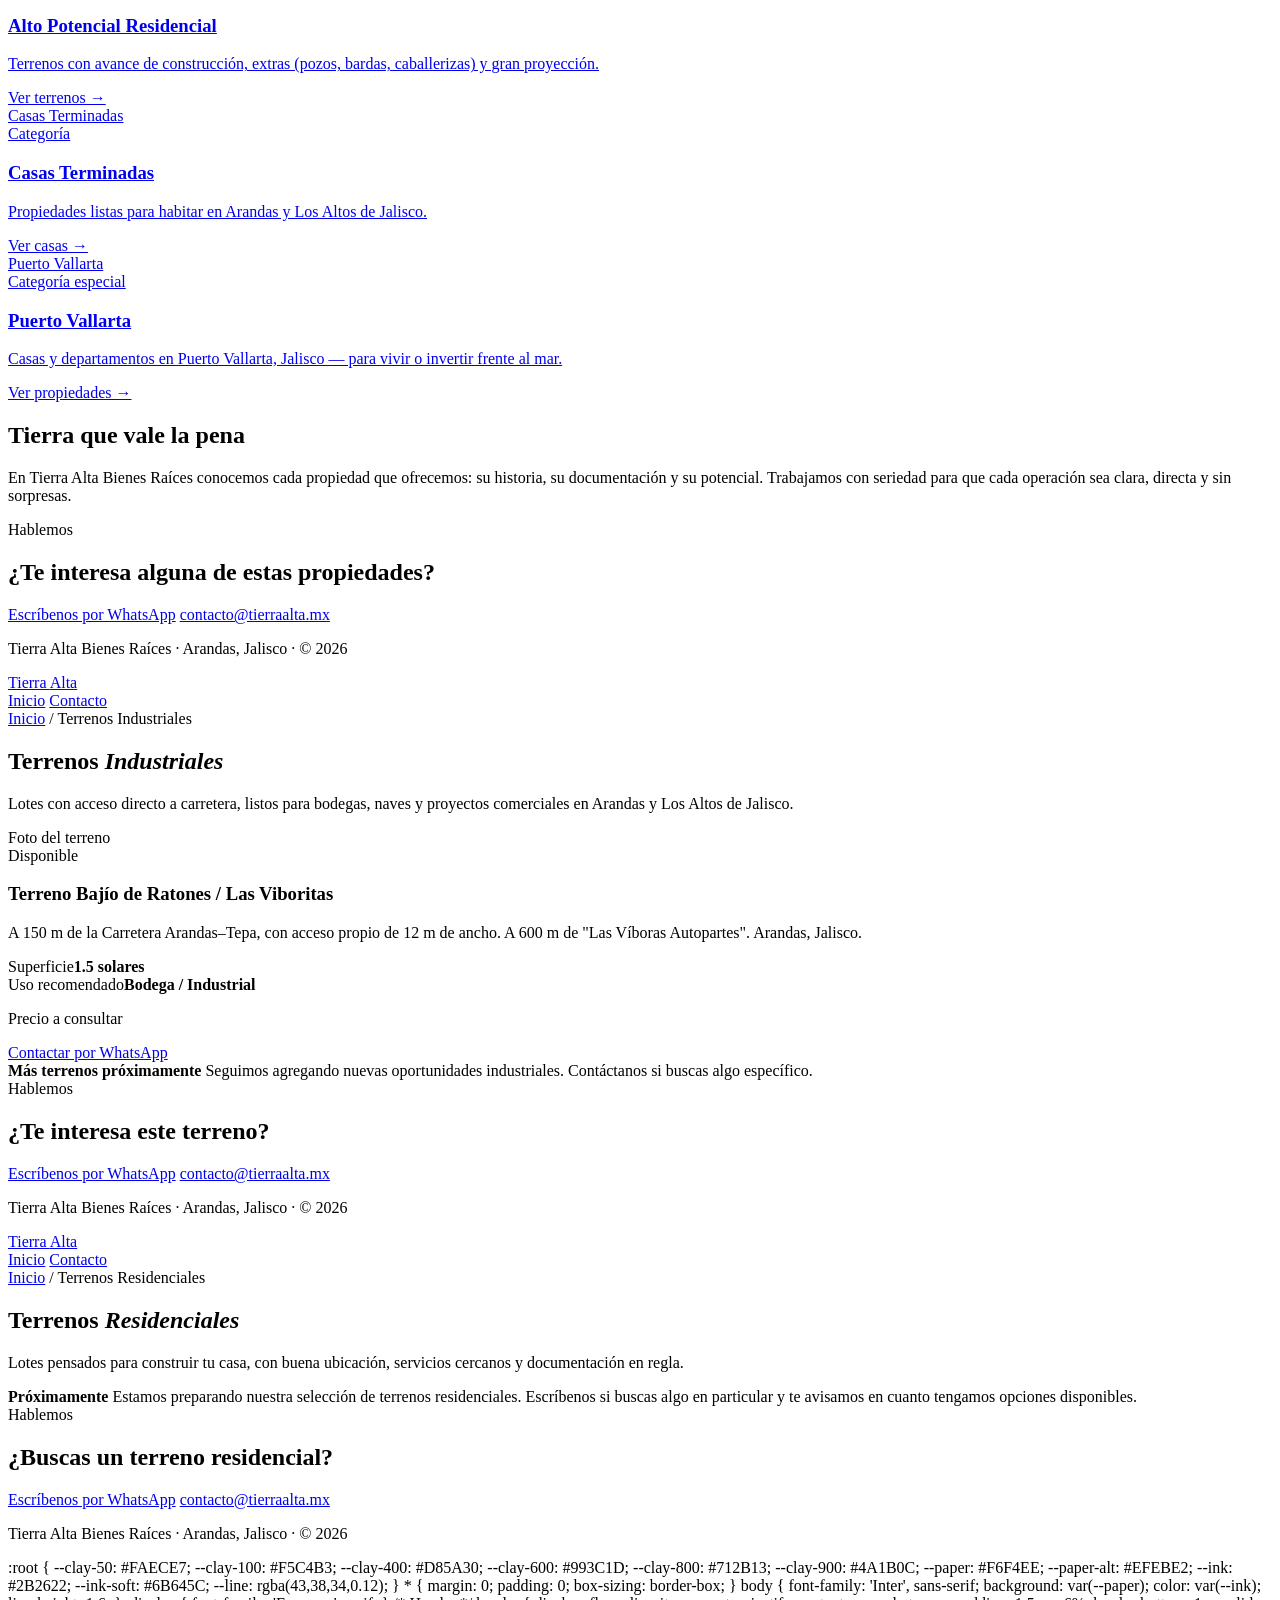
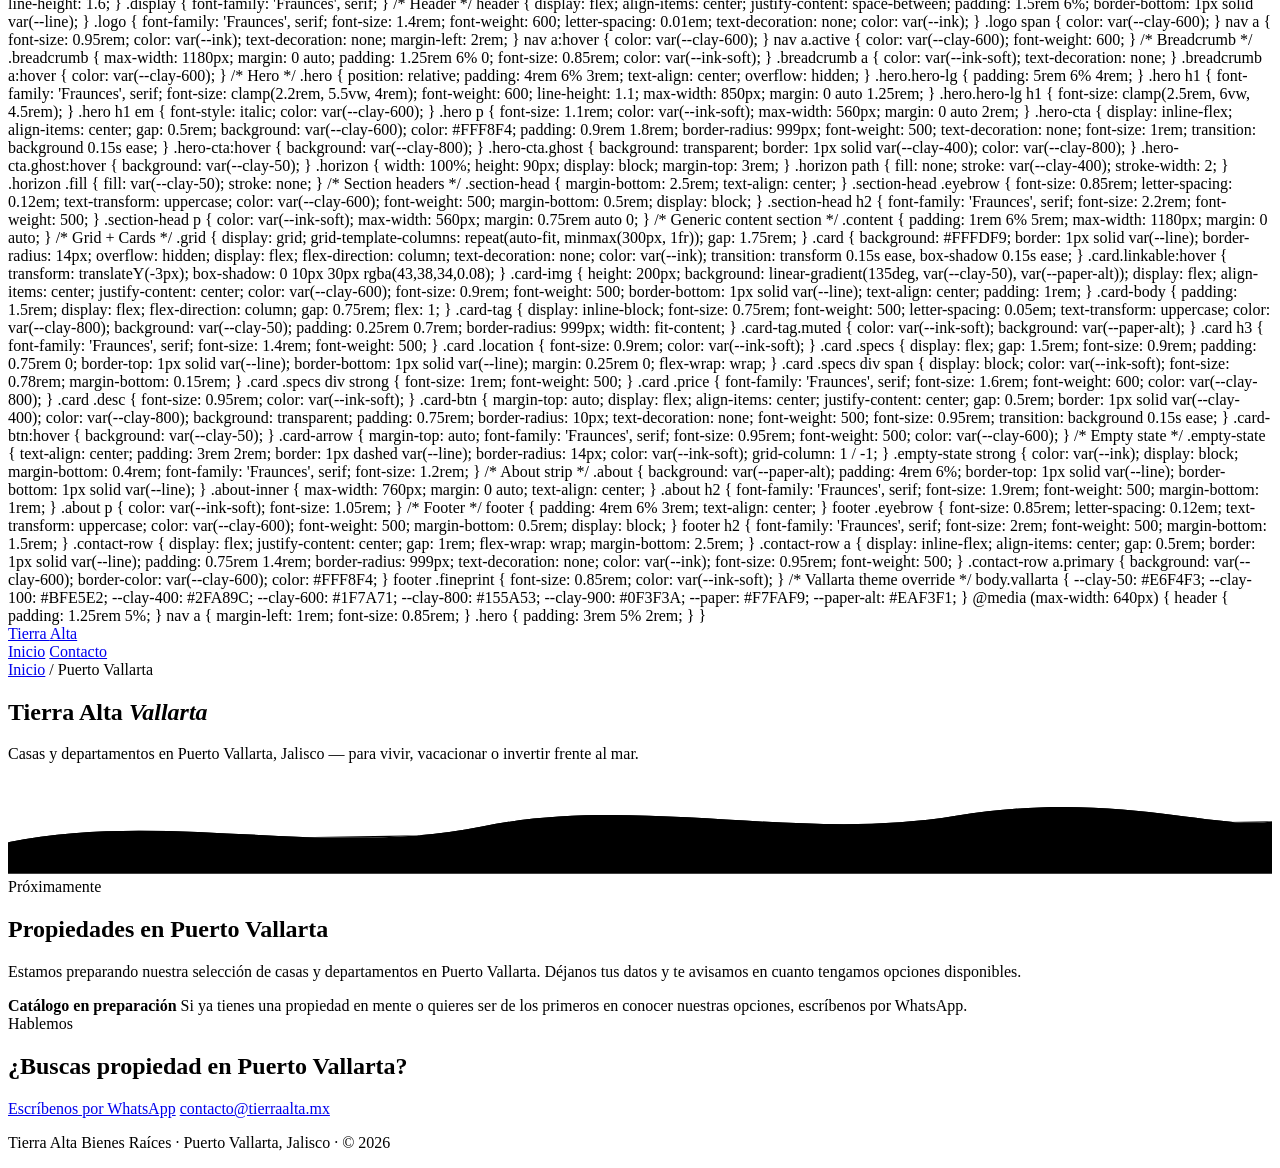
==== commit 2c22490b: "Update index.html" ====
--- a/index.html
+++ b/index.html
@@ -3,330 +3,146 @@
 <head>
 <meta charset="UTF-8">
 <meta name="viewport" content="width=device-width, initial-scale=1.0">
-<title>Tierra Alta Bienes Raíces | Terrenos en Arandas, Jalisco</title>
-<meta name="description" content="Terrenos en venta en Arandas, Jalisco. Inversión en tierra alta de calidad, ubicaciones estratégicas y oportunidades de patrimonio familiar.">
+<title>Alto Potencial Residencial | Tierra Alta Bienes Raíces</title>
+<meta name="description" content="Terrenos con avance de construcción y gran potencial residencial en Arandas, Jalisco.">
 <link rel="preconnect" href="https://fonts.googleapis.com">
 <link rel="preconnect" href="https://fonts.gstatic.com" crossorigin>
 <link href="https://fonts.googleapis.com/css2?family=Fraunces:opsz,wght@9..144,400;9..144,500;9..144,600&family=Inter:wght@400;500;600&display=swap" rel="stylesheet">
-<style>
-  :root {
-    --clay-50: #FAECE7;
-    --clay-100: #F5C4B3;
-    --clay-400: #D85A30;
-    --clay-600: #993C1D;
-    --clay-800: #712B13;
-    --clay-900: #4A1B0C;
-    --paper: #F6F4EE;
-    --paper-alt: #EFEBE2;
-    --ink: #2B2622;
-    --ink-soft: #6B645C;
-    --line: rgba(43,38,34,0.12);
-  }
-  * { margin: 0; padding: 0; box-sizing: border-box; }
-  body {
-    font-family: 'Inter', sans-serif;
-    background: var(--paper);
-    color: var(--ink);
-    line-height: 1.6;
-  }
-  .display {
-    font-family: 'Fraunces', serif;
-  }
-
-  /* Header */
-  header {
-    display: flex;
-    align-items: center;
-    justify-content: space-between;
-    padding: 1.5rem 6%;
-    border-bottom: 1px solid var(--line);
-  }
-  .logo {
-    font-family: 'Fraunces', serif;
-    font-size: 1.4rem;
-    font-weight: 600;
-    letter-spacing: 0.01em;
-  }
-  .logo span { color: var(--clay-600); }
-  nav a {
-    font-size: 0.95rem;
-    color: var(--ink);
-    text-decoration: none;
-    margin-left: 2rem;
-  }
-  nav a:hover { color: var(--clay-600); }
-
-  /* Hero */
-  .hero {
-    position: relative;
-    padding: 5rem 6% 4rem;
-    text-align: center;
-    overflow: hidden;
-  }
-  .hero h1 {
-    font-family: 'Fraunces', serif;
-    font-size: clamp(2.5rem, 6vw, 4.5rem);
-    font-weight: 600;
-    line-height: 1.1;
-    max-width: 850px;
-    margin: 0 auto 1.25rem;
-  }
-  .hero h1 em {
-    font-style: italic;
-    color: var(--clay-600);
-  }
-  .hero p {
-    font-size: 1.15rem;
-    color: var(--ink-soft);
-    max-width: 520px;
-    margin: 0 auto 2.5rem;
-  }
-  .hero-cta {
-    display: inline-flex;
-    align-items: center;
-    gap: 0.5rem;
-    background: var(--clay-600);
-    color: #FFF8F4;
-    padding: 0.9rem 1.8rem;
-    border-radius: 999px;
-    font-weight: 500;
-    text-decoration: none;
-    font-size: 1rem;
-    transition: background 0.15s ease;
-  }
-  .hero-cta:hover { background: var(--clay-800); }
-
-  .horizon {
-    width: 100%;
-    height: 90px;
-    display: block;
-    margin-top: 3.5rem;
-  }
-  .horizon path {
-    fill: none;
-    stroke: var(--clay-400);
-    stroke-width: 2;
-  }
-  .horizon .fill {
-    fill: var(--clay-50);
-    stroke: none;
-  }
-
-  /* Listings */
-  .listings {
-    padding: 1rem 6% 5rem;
-    max-width: 1180px;
-    margin: 0 auto;
-  }
-  .listings-head {
-    margin-bottom: 2.5rem;
-    text-align: center;
-  }
-  .listings-head .eyebrow {
-    font-size: 0.85rem;
-    letter-spacing: 0.12em;
-    text-transform: uppercase;
-    color: var(--clay-600);
-    font-weight: 500;
-    margin-bottom: 0.5rem;
-    display: block;
-  }
-  .listings-head h2 {
-    font-family: 'Fraunces', serif;
-    font-size: 2.2rem;
-    font-weight: 500;
-  }
-  .grid {
-    display: grid;
-    grid-template-columns: repeat(auto-fit, minmax(300px, 1fr));
-    gap: 1.75rem;
-  }
-  .card {
-    background: #FFFDF9;
-    border: 1px solid var(--line);
-    border-radius: 14px;
-    overflow: hidden;
-    display: flex;
-    flex-direction: column;
-  }
-  .card-img {
-    height: 200px;
-    background: linear-gradient(135deg, var(--clay-50), var(--paper-alt));
-    display: flex;
-    align-items: center;
-    justify-content: center;
-    color: var(--clay-600);
-    font-size: 0.9rem;
-    font-weight: 500;
-    border-bottom: 1px solid var(--line);
-  }
-  .card-body {
-    padding: 1.5rem;
-    display: flex;
-    flex-direction: column;
-    gap: 0.75rem;
-    flex: 1;
-  }
-  .card-tag {
-    display: inline-block;
-    font-size: 0.75rem;
-    font-weight: 500;
-    letter-spacing: 0.05em;
-    text-transform: uppercase;
-    color: var(--clay-800);
-    background: var(--clay-50);
-    padding: 0.25rem 0.7rem;
-    border-radius: 999px;
-    width: fit-content;
-  }
-  .card h3 {
-    font-family: 'Fraunces', serif;
-    font-size: 1.4rem;
-    font-weight: 500;
-  }
-  .card .location {
-    font-size: 0.9rem;
-    color: var(--ink-soft);
-    display: flex;
-    align-items: center;
-    gap: 0.4rem;
-  }
-  .card .specs {
-    display: flex;
-    gap: 1.5rem;
-    font-size: 0.9rem;
-    padding: 0.75rem 0;
-    border-top: 1px solid var(--line);
-    border-bottom: 1px solid var(--line);
-    margin: 0.25rem 0;
-  }
-  .card .specs div span {
-    display: block;
-    color: var(--ink-soft);
-    font-size: 0.78rem;
-    margin-bottom: 0.15rem;
-  }
-  .card .specs div strong {
-    font-size: 1rem;
-    font-weight: 500;
-  }
-  .card .price {
-    font-family: 'Fraunces', serif;
-    font-size: 1.6rem;
-    font-weight: 600;
-    color: var(--clay-800);
-  }
-  .card-btn {
-    margin-top: auto;
-    display: flex;
-    align-items: center;
-    justify-content: center;
-    gap: 0.5rem;
-    border: 1px solid var(--clay-400);
-    color: var(--clay-800);
-    background: transparent;
-    padding: 0.75rem;
-    border-radius: 10px;
-    text-decoration: none;
-    font-weight: 500;
-    font-size: 0.95rem;
-    transition: background 0.15s ease;
-  }
-  .card-btn:hover { background: var(--clay-50); }
-
-  /* About strip */
-  .about {
-    background: var(--paper-alt);
-    padding: 4rem 6%;
-    border-top: 1px solid var(--line);
-    border-bottom: 1px solid var(--line);
-  }
-  .about-inner {
-    max-width: 760px;
-    margin: 0 auto;
-    text-align: center;
-  }
-  .about h2 {
-    font-family: 'Fraunces', serif;
-    font-size: 1.9rem;
-    font-weight: 500;
-    margin-bottom: 1rem;
-  }
-  .about p {
-    color: var(--ink-soft);
-    font-size: 1.05rem;
-  }
-
-  /* Contact / Footer */
-  footer {
-    padding: 4rem 6% 3rem;
-    text-align: center;
-  }
-  footer .eyebrow {
-    font-size: 0.85rem;
-    letter-spacing: 0.12em;
-    text-transform: uppercase;
-    color: var(--clay-600);
-    font-weight: 500;
-    margin-bottom: 0.5rem;
-    display: block;
-  }
-  footer h2 {
-    font-family: 'Fraunces', serif;
-    font-size: 2rem;
-    font-weight: 500;
-    margin-bottom: 1.5rem;
-  }
-  .contact-row {
-    display: flex;
-    justify-content: center;
-    gap: 1rem;
-    flex-wrap: wrap;
-    margin-bottom: 2.5rem;
-  }
-  .contact-row a {
-    display: inline-flex;
-    align-items: center;
-    gap: 0.5rem;
-    border: 1px solid var(--line);
-    padding: 0.75rem 1.4rem;
-    border-radius: 999px;
-    text-decoration: none;
-    color: var(--ink);
-    font-size: 0.95rem;
-    font-weight: 500;
-  }
-  .contact-row a.primary {
-    background: var(--clay-600);
-    border-color: var(--clay-600);
-    color: #FFF8F4;
-  }
-  footer .fineprint {
-    font-size: 0.85rem;
-    color: var(--ink-soft);
-  }
-
-  @media (max-width: 640px) {
-    header { padding: 1.25rem 5%; }
-    nav a { margin-left: 1rem; font-size: 0.85rem; }
-    .hero { padding: 3.5rem 5% 2.5rem; }
-  }
-</style>
+<link rel="stylesheet" href="styles.css">
 </head>
 <body>
 
 <header>
-  <div class="logo">Tierra <span>Alta</span></div>
+  <a class="logo" href="index.html">Tierra <span>Alta</span></a>
   <nav>
-    <a href="#terrenos">Terrenos</a>
+    <a href="index.html">Inicio</a>
+    <a href="index.html#contacto">Contacto</a>
+  </nav>
+</header>
+
+<div class="breadcrumb"><a href="index.html">Inicio</a> / Alto Potencial Residencial</div>
+
+<section class="hero">
+  <h1>Alto Potencial <em>Residencial</em></h1>
+  <p>Terrenos con avance de construcción, extras como pozos, bardas y caballerizas, y gran proyección para tu próxima residencia.</p>
+</section>
+
+<section class="content">
+  <div class="grid">
+
+    <article class="card">
+      <div class="card-img">Foto del terreno</div>
+      <div class="card-body">
+        <span class="card-tag">Disponible</span>
+        <h3>Terreno El Saltillo</h3>
+        <p class="location">Colonia El Saltillo, Arandas, Jalisco. Construcción iniciada, barda perimetral, 2 pozos y 2 caballerizas (con espacio para más).</p>
+        <div class="specs">
+          <div><span>Superficie</span><strong>1,757 m²</strong></div>
+          <div><span>Uso recomendado</span><strong>Residencial de alto nivel</strong></div>
+        </div>
+        <p class="price">$15,000,000 MXN</p>
+        <a class="card-btn" href="https://wa.me/5213318063860" target="_blank" rel="noopener">Contactar por WhatsApp</a>
+      </div>
+    </article>
+
+    <div class="empty-state">
+      <strong>Más opciones próximamente</strong>
+      Seguimos agregando nuevas oportunidades de alto potencial. Contáctanos si buscas algo específico.
+    </div>
+
+  </div>
+</section>
+
+<footer id="contacto">
+  <span class="eyebrow">Hablemos</span>
+  <h2>¿Te interesa este terreno?</h2>
+  <div class="contact-row">
+    <a class="primary" href="https://wa.me/5213318063860" target="_blank" rel="noopener">Escríbenos por WhatsApp</a>
+    <a href="mailto:contacto@tierraalta.mx">contacto@tierraalta.mx</a>
+  </div>
+  <p class="fineprint">Tierra Alta Bienes Raíces · Arandas, Jalisco · © 2026</p>
+</footer>
+
+</body>
+</html>
+
+<!DOCTYPE html>
+<html lang="es-MX">
+<head>
+<meta charset="UTF-8">
+<meta name="viewport" content="width=device-width, initial-scale=1.0">
+<title>Casas Terminadas | Tierra Alta Bienes Raíces</title>
+<meta name="description" content="Casas terminadas en venta en Arandas y Los Altos de Jalisco.">
+<link rel="preconnect" href="https://fonts.googleapis.com">
+<link rel="preconnect" href="https://fonts.gstatic.com" crossorigin>
+<link href="https://fonts.googleapis.com/css2?family=Fraunces:opsz,wght@9..144,400;9..144,500;9..144,600&family=Inter:wght@400;500;600&display=swap" rel="stylesheet">
+<link rel="stylesheet" href="styles.css">
+</head>
+<body>
+
+<header>
+  <a class="logo" href="index.html">Tierra <span>Alta</span></a>
+  <nav>
+    <a href="index.html">Inicio</a>
+    <a href="index.html#contacto">Contacto</a>
+  </nav>
+</header>
+
+<div class="breadcrumb"><a href="index.html">Inicio</a> / Casas Terminadas</div>
+
+<section class="hero">
+  <h1>Casas <em>Terminadas</em></h1>
+  <p>Propiedades listas para habitar en Arandas y Los Altos de Jalisco.</p>
+</section>
+
+<section class="content">
+  <div class="grid">
+    <div class="empty-state">
+      <strong>Próximamente</strong>
+      Estamos preparando nuestra selección de casas terminadas. Escríbenos si buscas algo en particular y te avisamos en cuanto tengamos opciones disponibles.
+    </div>
+  </div>
+</section>
+
+<footer id="contacto">
+  <span class="eyebrow">Hablemos</span>
+  <h2>¿Buscas una casa lista para habitar?</h2>
+  <div class="contact-row">
+    <a class="primary" href="https://wa.me/5213318063860" target="_blank" rel="noopener">Escríbenos por WhatsApp</a>
+    <a href="mailto:contacto@tierraalta.mx">contacto@tierraalta.mx</a>
+  </div>
+  <p class="fineprint">Tierra Alta Bienes Raíces · Arandas, Jalisco · © 2026</p>
+</footer>
+
+</body>
+</html>
+
+<!DOCTYPE html>
+<html lang="es-MX">
+<head>
+<meta charset="UTF-8">
+<meta name="viewport" content="width=device-width, initial-scale=1.0">
+<title>Tierra Alta Bienes Raíces | Terrenos y propiedades en Arandas, Jalisco</title>
+<meta name="description" content="Terrenos y propiedades en Arandas, Jalisco: lotes industriales, residenciales, de alto potencial, casas terminadas y propiedades en Puerto Vallarta.">
+<link rel="preconnect" href="https://fonts.googleapis.com">
+<link rel="preconnect" href="https://fonts.gstatic.com" crossorigin>
+<link href="https://fonts.googleapis.com/css2?family=Fraunces:opsz,wght@9..144,400;9..144,500;9..144,600&family=Inter:wght@400;500;600&display=swap" rel="stylesheet">
+<link rel="stylesheet" href="styles.css">
+</head>
+<body>
+
+<header>
+  <a class="logo" href="index.html">Tierra <span>Alta</span></a>
+  <nav>
+    <a href="index.html" class="active">Inicio</a>
     <a href="#contacto">Contacto</a>
   </nav>
 </header>
 
-<section class="hero">
+<section class="hero hero-lg">
   <h1>Tierra firme para <em>tu próximo paso</em></h1>
-  <p>Terrenos en Arandas, Jalisco, con ubicaciones estratégicas, documentación en regla y atención directa de Tierra Alta Bienes Raíces.</p>
-  <a href="#terrenos" class="hero-cta">Ver terrenos disponibles</a>
+  <p>Terrenos y propiedades en Arandas, Jalisco, con ubicaciones estratégicas, documentación en regla y atención directa de Tierra Alta Bienes Raíces.</p>
+  <a href="#categorias" class="hero-cta">Ver propiedades</a>
 
   <svg class="horizon" viewBox="0 0 1200 90" preserveAspectRatio="none" aria-hidden="true">
     <path class="fill" d="M0,60 C150,30 300,75 450,45 C600,15 750,60 900,35 C1050,10 1150,50 1200,40 L1200,90 L0,90 Z"></path>
@@ -334,11 +150,117 @@
   </svg>
 </section>
 
-<section class="listings" id="terrenos">
-  <div class="listings-head">
-    <span class="eyebrow">Disponibilidad actual</span>
-    <h2>Terrenos en venta</h2>
-  </div>
+<section class="content" id="categorias">
+  <div class="section-head">
+    <span class="eyebrow">Arandas y Los Altos</span>
+    <h2>¿Qué estás buscando?</h2>
+    <p>Explora por categoría para encontrar la propiedad que se ajusta a tu proyecto.</p>
+  </div>
+  <div class="grid">
+
+    <a class="card linkable" href="industrial.html">
+      <div class="card-img">Terrenos Industriales</div>
+      <div class="card-body">
+        <span class="card-tag">Categoría</span>
+        <h3>Terrenos Industriales</h3>
+        <p class="desc">Lotes con acceso directo a carretera, ideales para bodegas, naves y proyectos comerciales.</p>
+        <span class="card-arrow">Ver terrenos →</span>
+      </div>
+    </a>
+
+    <a class="card linkable" href="residencial.html">
+      <div class="card-img">Terrenos Residenciales</div>
+      <div class="card-body">
+        <span class="card-tag">Categoría</span>
+        <h3>Terrenos Residenciales</h3>
+        <p class="desc">Lotes pensados para construir tu casa, con buena ubicación y servicios cercanos.</p>
+        <span class="card-arrow">Ver terrenos →</span>
+      </div>
+    </a>
+
+    <a class="card linkable" href="alto-potencial.html">
+      <div class="card-img">Alto Potencial Residencial</div>
+      <div class="card-body">
+        <span class="card-tag">Categoría</span>
+        <h3>Alto Potencial Residencial</h3>
+        <p class="desc">Terrenos con avance de construcción, extras (pozos, bardas, caballerizas) y gran proyección.</p>
+        <span class="card-arrow">Ver terrenos →</span>
+      </div>
+    </a>
+
+    <a class="card linkable" href="casas.html">
+      <div class="card-img">Casas Terminadas</div>
+      <div class="card-body">
+        <span class="card-tag">Categoría</span>
+        <h3>Casas Terminadas</h3>
+        <p class="desc">Propiedades listas para habitar en Arandas y Los Altos de Jalisco.</p>
+        <span class="card-arrow">Ver casas →</span>
+      </div>
+    </a>
+
+    <a class="card linkable" href="vallarta.html">
+      <div class="card-img">Puerto Vallarta</div>
+      <div class="card-body">
+        <span class="card-tag">Categoría especial</span>
+        <h3>Puerto Vallarta</h3>
+        <p class="desc">Casas y departamentos en Puerto Vallarta, Jalisco — para vivir o invertir frente al mar.</p>
+        <span class="card-arrow">Ver propiedades →</span>
+      </div>
+    </a>
+
+  </div>
+</section>
+
+<section class="about">
+  <div class="about-inner">
+    <h2>Tierra que vale la pena</h2>
+    <p>En Tierra Alta Bienes Raíces conocemos cada propiedad que ofrecemos: su historia, su documentación y su potencial. Trabajamos con seriedad para que cada operación sea clara, directa y sin sorpresas.</p>
+  </div>
+</section>
+
+<footer id="contacto">
+  <span class="eyebrow">Hablemos</span>
+  <h2>¿Te interesa alguna de estas propiedades?</h2>
+  <div class="contact-row">
+    <a class="primary" href="https://wa.me/5213318063860" target="_blank" rel="noopener">Escríbenos por WhatsApp</a>
+    <a href="mailto:contacto@tierraalta.mx">contacto@tierraalta.mx</a>
+  </div>
+  <p class="fineprint">Tierra Alta Bienes Raíces · Arandas, Jalisco · © 2026</p>
+</footer>
+
+</body>
+</html>
+
+<!DOCTYPE html>
+<html lang="es-MX">
+<head>
+<meta charset="UTF-8">
+<meta name="viewport" content="width=device-width, initial-scale=1.0">
+<title>Terrenos Industriales | Tierra Alta Bienes Raíces</title>
+<meta name="description" content="Terrenos industriales en Arandas, Jalisco, con acceso a carretera, ideales para bodegas y naves comerciales.">
+<link rel="preconnect" href="https://fonts.googleapis.com">
+<link rel="preconnect" href="https://fonts.gstatic.com" crossorigin>
+<link href="https://fonts.googleapis.com/css2?family=Fraunces:opsz,wght@9..144,400;9..144,500;9..144,600&family=Inter:wght@400;500;600&display=swap" rel="stylesheet">
+<link rel="stylesheet" href="styles.css">
+</head>
+<body>
+
+<header>
+  <a class="logo" href="index.html">Tierra <span>Alta</span></a>
+  <nav>
+    <a href="index.html">Inicio</a>
+    <a href="index.html#contacto">Contacto</a>
+  </nav>
+</header>
+
+<div class="breadcrumb"><a href="index.html">Inicio</a> / Terrenos Industriales</div>
+
+<section class="hero">
+  <h1>Terrenos <em>Industriales</em></h1>
+  <p>Lotes con acceso directo a carretera, listos para bodegas, naves y proyectos comerciales en Arandas y Los Altos de Jalisco.</p>
+</section>
+
+<section class="content">
   <div class="grid">
 
     <article class="card">
@@ -346,7 +268,7 @@
       <div class="card-body">
         <span class="card-tag">Disponible</span>
         <h3>Terreno Bajío de Ratones / Las Viboritas</h3>
-        <p class="location">Ubicación: a 150 m de la Carretera Arandas–Tepa, con acceso propio de 12 m de ancho. Arandas, Jalisco.</p>
+        <p class="location">A 150 m de la Carretera Arandas–Tepa, con acceso propio de 12 m de ancho. A 600 m de "Las Víboras Autopartes". Arandas, Jalisco.</p>
         <div class="specs">
           <div><span>Superficie</span><strong>1.5 solares</strong></div>
           <div><span>Uso recomendado</span><strong>Bodega / Industrial</strong></div>
@@ -356,49 +278,17 @@
       </div>
     </article>
 
-    <article class="card">
-      <div class="card-img">Foto del terreno</div>
-      <div class="card-body">
-        <span class="card-tag">Disponible</span>
-        <h3>Terreno El Saltillo</h3>
-        <p class="location">Ubicación: Colonia El Saltillo, Arandas, Jalisco. Construcción iniciada, barda perimetral, 2 pozos y 2 caballerizas (con espacio para más).</p>
-        <div class="specs">
-          <div><span>Superficie</span><strong>1,757 m²</strong></div>
-          <div><span>Uso recomendado</span><strong>Residencial de alto nivel</strong></div>
-        </div>
-        <p class="price">$15,000,000 MXN</p>
-        <a class="card-btn" href="https://wa.me/5213318063860" target="_blank" rel="noopener">Contactar por WhatsApp</a>
-      </div>
-    </article>
-
-    <article class="card">
-      <div class="card-img">Foto del terreno 3</div>
-      <div class="card-body">
-        <span class="card-tag">Disponible</span>
-        <h3>Terreno [Nombre / Lote 3]</h3>
-        <p class="location">Ubicación: [Carretera / colonia, Arandas, Jalisco]</p>
-        <div class="specs">
-          <div><span>Superficie</span><strong>[___ m²]</strong></div>
-          <div><span>Uso de suelo</span><strong>[Habitacional / Mixto]</strong></div>
-        </div>
-        <p class="price">$[Precio]</p>
-        <a class="card-btn" href="https://wa.me/5213318063860" target="_blank" rel="noopener">Contactar por WhatsApp</a>
-      </div>
-    </article>
-
-  </div>
-</section>
-
-<section class="about">
-  <div class="about-inner">
-    <h2>Tierra que vale la pena</h2>
-    <p>En Tierra Alta Bienes Raíces conocemos cada terreno que ofrecemos: su historia, su documentación y su potencial. Trabajamos con seriedad para que cada operación sea clara, directa y sin sorpresas.</p>
+    <div class="empty-state">
+      <strong>Más terrenos próximamente</strong>
+      Seguimos agregando nuevas oportunidades industriales. Contáctanos si buscas algo específico.
+    </div>
+
   </div>
 </section>
 
 <footer id="contacto">
   <span class="eyebrow">Hablemos</span>
-  <h2>¿Te interesa alguno de estos terrenos?</h2>
+  <h2>¿Te interesa este terreno?</h2>
   <div class="contact-row">
     <a class="primary" href="https://wa.me/5213318063860" target="_blank" rel="noopener">Escríbenos por WhatsApp</a>
     <a href="mailto:contacto@tierraalta.mx">contacto@tierraalta.mx</a>
@@ -408,3 +298,466 @@
 
 </body>
 </html>
+
+<!DOCTYPE html>
+<html lang="es-MX">
+<head>
+<meta charset="UTF-8">
+<meta name="viewport" content="width=device-width, initial-scale=1.0">
+<title>Terrenos Residenciales | Tierra Alta Bienes Raíces</title>
+<meta name="description" content="Terrenos residenciales en Arandas, Jalisco, ideales para construir tu casa.">
+<link rel="preconnect" href="https://fonts.googleapis.com">
+<link rel="preconnect" href="https://fonts.gstatic.com" crossorigin>
+<link href="https://fonts.googleapis.com/css2?family=Fraunces:opsz,wght@9..144,400;9..144,500;9..144,600&family=Inter:wght@400;500;600&display=swap" rel="stylesheet">
+<link rel="stylesheet" href="styles.css">
+</head>
+<body>
+
+<header>
+  <a class="logo" href="index.html">Tierra <span>Alta</span></a>
+  <nav>
+    <a href="index.html">Inicio</a>
+    <a href="index.html#contacto">Contacto</a>
+  </nav>
+</header>
+
+<div class="breadcrumb"><a href="index.html">Inicio</a> / Terrenos Residenciales</div>
+
+<section class="hero">
+  <h1>Terrenos <em>Residenciales</em></h1>
+  <p>Lotes pensados para construir tu casa, con buena ubicación, servicios cercanos y documentación en regla.</p>
+</section>
+
+<section class="content">
+  <div class="grid">
+    <div class="empty-state">
+      <strong>Próximamente</strong>
+      Estamos preparando nuestra selección de terrenos residenciales. Escríbenos si buscas algo en particular y te avisamos en cuanto tengamos opciones disponibles.
+    </div>
+  </div>
+</section>
+
+<footer id="contacto">
+  <span class="eyebrow">Hablemos</span>
+  <h2>¿Buscas un terreno residencial?</h2>
+  <div class="contact-row">
+    <a class="primary" href="https://wa.me/5213318063860" target="_blank" rel="noopener">Escríbenos por WhatsApp</a>
+    <a href="mailto:contacto@tierraalta.mx">contacto@tierraalta.mx</a>
+  </div>
+  <p class="fineprint">Tierra Alta Bienes Raíces · Arandas, Jalisco · © 2026</p>
+</footer>
+
+</body>
+</html>
+
+:root {
+  --clay-50: #FAECE7;
+  --clay-100: #F5C4B3;
+  --clay-400: #D85A30;
+  --clay-600: #993C1D;
+  --clay-800: #712B13;
+  --clay-900: #4A1B0C;
+  --paper: #F6F4EE;
+  --paper-alt: #EFEBE2;
+  --ink: #2B2622;
+  --ink-soft: #6B645C;
+  --line: rgba(43,38,34,0.12);
+}
+* { margin: 0; padding: 0; box-sizing: border-box; }
+body {
+  font-family: 'Inter', sans-serif;
+  background: var(--paper);
+  color: var(--ink);
+  line-height: 1.6;
+}
+.display { font-family: 'Fraunces', serif; }
+
+/* Header */
+header {
+  display: flex;
+  align-items: center;
+  justify-content: space-between;
+  padding: 1.5rem 6%;
+  border-bottom: 1px solid var(--line);
+}
+.logo {
+  font-family: 'Fraunces', serif;
+  font-size: 1.4rem;
+  font-weight: 600;
+  letter-spacing: 0.01em;
+  text-decoration: none;
+  color: var(--ink);
+}
+.logo span { color: var(--clay-600); }
+nav a {
+  font-size: 0.95rem;
+  color: var(--ink);
+  text-decoration: none;
+  margin-left: 2rem;
+}
+nav a:hover { color: var(--clay-600); }
+nav a.active { color: var(--clay-600); font-weight: 600; }
+
+/* Breadcrumb */
+.breadcrumb {
+  max-width: 1180px;
+  margin: 0 auto;
+  padding: 1.25rem 6% 0;
+  font-size: 0.85rem;
+  color: var(--ink-soft);
+}
+.breadcrumb a { color: var(--ink-soft); text-decoration: none; }
+.breadcrumb a:hover { color: var(--clay-600); }
+
+/* Hero */
+.hero {
+  position: relative;
+  padding: 4rem 6% 3rem;
+  text-align: center;
+  overflow: hidden;
+}
+.hero.hero-lg { padding: 5rem 6% 4rem; }
+.hero h1 {
+  font-family: 'Fraunces', serif;
+  font-size: clamp(2.2rem, 5.5vw, 4rem);
+  font-weight: 600;
+  line-height: 1.1;
+  max-width: 850px;
+  margin: 0 auto 1.25rem;
+}
+.hero.hero-lg h1 { font-size: clamp(2.5rem, 6vw, 4.5rem); }
+.hero h1 em { font-style: italic; color: var(--clay-600); }
+.hero p {
+  font-size: 1.1rem;
+  color: var(--ink-soft);
+  max-width: 560px;
+  margin: 0 auto 2rem;
+}
+.hero-cta {
+  display: inline-flex;
+  align-items: center;
+  gap: 0.5rem;
+  background: var(--clay-600);
+  color: #FFF8F4;
+  padding: 0.9rem 1.8rem;
+  border-radius: 999px;
+  font-weight: 500;
+  text-decoration: none;
+  font-size: 1rem;
+  transition: background 0.15s ease;
+}
+.hero-cta:hover { background: var(--clay-800); }
+.hero-cta.ghost {
+  background: transparent;
+  border: 1px solid var(--clay-400);
+  color: var(--clay-800);
+}
+.hero-cta.ghost:hover { background: var(--clay-50); }
+
+.horizon {
+  width: 100%;
+  height: 90px;
+  display: block;
+  margin-top: 3rem;
+}
+.horizon path { fill: none; stroke: var(--clay-400); stroke-width: 2; }
+.horizon .fill { fill: var(--clay-50); stroke: none; }
+
+/* Section headers */
+.section-head {
+  margin-bottom: 2.5rem;
+  text-align: center;
+}
+.section-head .eyebrow {
+  font-size: 0.85rem;
+  letter-spacing: 0.12em;
+  text-transform: uppercase;
+  color: var(--clay-600);
+  font-weight: 500;
+  margin-bottom: 0.5rem;
+  display: block;
+}
+.section-head h2 {
+  font-family: 'Fraunces', serif;
+  font-size: 2.2rem;
+  font-weight: 500;
+}
+.section-head p {
+  color: var(--ink-soft);
+  max-width: 560px;
+  margin: 0.75rem auto 0;
+}
+
+/* Generic content section */
+.content {
+  padding: 1rem 6% 5rem;
+  max-width: 1180px;
+  margin: 0 auto;
+}
+
+/* Grid + Cards */
+.grid {
+  display: grid;
+  grid-template-columns: repeat(auto-fit, minmax(300px, 1fr));
+  gap: 1.75rem;
+}
+.card {
+  background: #FFFDF9;
+  border: 1px solid var(--line);
+  border-radius: 14px;
+  overflow: hidden;
+  display: flex;
+  flex-direction: column;
+  text-decoration: none;
+  color: var(--ink);
+  transition: transform 0.15s ease, box-shadow 0.15s ease;
+}
+.card.linkable:hover {
+  transform: translateY(-3px);
+  box-shadow: 0 10px 30px rgba(43,38,34,0.08);
+}
+.card-img {
+  height: 200px;
+  background: linear-gradient(135deg, var(--clay-50), var(--paper-alt));
+  display: flex;
+  align-items: center;
+  justify-content: center;
+  color: var(--clay-600);
+  font-size: 0.9rem;
+  font-weight: 500;
+  border-bottom: 1px solid var(--line);
+  text-align: center;
+  padding: 1rem;
+}
+.card-body {
+  padding: 1.5rem;
+  display: flex;
+  flex-direction: column;
+  gap: 0.75rem;
+  flex: 1;
+}
+.card-tag {
+  display: inline-block;
+  font-size: 0.75rem;
+  font-weight: 500;
+  letter-spacing: 0.05em;
+  text-transform: uppercase;
+  color: var(--clay-800);
+  background: var(--clay-50);
+  padding: 0.25rem 0.7rem;
+  border-radius: 999px;
+  width: fit-content;
+}
+.card-tag.muted {
+  color: var(--ink-soft);
+  background: var(--paper-alt);
+}
+.card h3 {
+  font-family: 'Fraunces', serif;
+  font-size: 1.4rem;
+  font-weight: 500;
+}
+.card .location {
+  font-size: 0.9rem;
+  color: var(--ink-soft);
+}
+.card .specs {
+  display: flex;
+  gap: 1.5rem;
+  font-size: 0.9rem;
+  padding: 0.75rem 0;
+  border-top: 1px solid var(--line);
+  border-bottom: 1px solid var(--line);
+  margin: 0.25rem 0;
+  flex-wrap: wrap;
+}
+.card .specs div span {
+  display: block;
+  color: var(--ink-soft);
+  font-size: 0.78rem;
+  margin-bottom: 0.15rem;
+}
+.card .specs div strong { font-size: 1rem; font-weight: 500; }
+.card .price {
+  font-family: 'Fraunces', serif;
+  font-size: 1.6rem;
+  font-weight: 600;
+  color: var(--clay-800);
+}
+.card .desc {
+  font-size: 0.95rem;
+  color: var(--ink-soft);
+}
+.card-btn {
+  margin-top: auto;
+  display: flex;
+  align-items: center;
+  justify-content: center;
+  gap: 0.5rem;
+  border: 1px solid var(--clay-400);
+  color: var(--clay-800);
+  background: transparent;
+  padding: 0.75rem;
+  border-radius: 10px;
+  text-decoration: none;
+  font-weight: 500;
+  font-size: 0.95rem;
+  transition: background 0.15s ease;
+}
+.card-btn:hover { background: var(--clay-50); }
+.card-arrow {
+  margin-top: auto;
+  font-family: 'Fraunces', serif;
+  font-size: 0.95rem;
+  font-weight: 500;
+  color: var(--clay-600);
+}
+
+/* Empty state */
+.empty-state {
+  text-align: center;
+  padding: 3rem 2rem;
+  border: 1px dashed var(--line);
+  border-radius: 14px;
+  color: var(--ink-soft);
+  grid-column: 1 / -1;
+}
+.empty-state strong { color: var(--ink); display: block; margin-bottom: 0.4rem; font-family: 'Fraunces', serif; font-size: 1.2rem; }
+
+/* About strip */
+.about {
+  background: var(--paper-alt);
+  padding: 4rem 6%;
+  border-top: 1px solid var(--line);
+  border-bottom: 1px solid var(--line);
+}
+.about-inner { max-width: 760px; margin: 0 auto; text-align: center; }
+.about h2 {
+  font-family: 'Fraunces', serif;
+  font-size: 1.9rem;
+  font-weight: 500;
+  margin-bottom: 1rem;
+}
+.about p { color: var(--ink-soft); font-size: 1.05rem; }
+
+/* Footer */
+footer { padding: 4rem 6% 3rem; text-align: center; }
+footer .eyebrow {
+  font-size: 0.85rem;
+  letter-spacing: 0.12em;
+  text-transform: uppercase;
+  color: var(--clay-600);
+  font-weight: 500;
+  margin-bottom: 0.5rem;
+  display: block;
+}
+footer h2 {
+  font-family: 'Fraunces', serif;
+  font-size: 2rem;
+  font-weight: 500;
+  margin-bottom: 1.5rem;
+}
+.contact-row {
+  display: flex;
+  justify-content: center;
+  gap: 1rem;
+  flex-wrap: wrap;
+  margin-bottom: 2.5rem;
+}
+.contact-row a {
+  display: inline-flex;
+  align-items: center;
+  gap: 0.5rem;
+  border: 1px solid var(--line);
+  padding: 0.75rem 1.4rem;
+  border-radius: 999px;
+  text-decoration: none;
+  color: var(--ink);
+  font-size: 0.95rem;
+  font-weight: 500;
+}
+.contact-row a.primary {
+  background: var(--clay-600);
+  border-color: var(--clay-600);
+  color: #FFF8F4;
+}
+footer .fineprint { font-size: 0.85rem; color: var(--ink-soft); }
+
+/* Vallarta theme override */
+body.vallarta {
+  --clay-50: #E6F4F3;
+  --clay-100: #BFE5E2;
+  --clay-400: #2FA89C;
+  --clay-600: #1F7A71;
+  --clay-800: #155A53;
+  --clay-900: #0F3F3A;
+  --paper: #F7FAF9;
+  --paper-alt: #EAF3F1;
+}
+
+@media (max-width: 640px) {
+  header { padding: 1.25rem 5%; }
+  nav a { margin-left: 1rem; font-size: 0.85rem; }
+  .hero { padding: 3rem 5% 2rem; }
+}
+
+<!DOCTYPE html>
+<html lang="es-MX">
+<head>
+<meta charset="UTF-8">
+<meta name="viewport" content="width=device-width, initial-scale=1.0">
+<title>Puerto Vallarta | Tierra Alta Bienes Raíces</title>
+<meta name="description" content="Casas y departamentos en venta en Puerto Vallarta, Jalisco, para vivir o invertir.">
+<link rel="preconnect" href="https://fonts.googleapis.com">
+<link rel="preconnect" href="https://fonts.gstatic.com" crossorigin>
+<link href="https://fonts.googleapis.com/css2?family=Fraunces:opsz,wght@9..144,400;9..144,500;9..144,600&family=Inter:wght@400;500;600&display=swap" rel="stylesheet">
+<link rel="stylesheet" href="styles.css">
+</head>
+<body class="vallarta">
+
+<header>
+  <a class="logo" href="index.html">Tierra <span>Alta</span></a>
+  <nav>
+    <a href="index.html">Inicio</a>
+    <a href="index.html#contacto">Contacto</a>
+  </nav>
+</header>
+
+<div class="breadcrumb"><a href="index.html">Inicio</a> / Puerto Vallarta</div>
+
+<section class="hero hero-lg">
+  <h1>Tierra Alta <em>Vallarta</em></h1>
+  <p>Casas y departamentos en Puerto Vallarta, Jalisco — para vivir, vacacionar o invertir frente al mar.</p>
+
+  <svg class="horizon" viewBox="0 0 1200 90" preserveAspectRatio="none" aria-hidden="true">
+    <path class="fill" d="M0,60 C150,30 300,75 450,45 C600,15 750,60 900,35 C1050,10 1150,50 1200,40 L1200,90 L0,90 Z"></path>
+    <path d="M0,60 C150,30 300,75 450,45 C600,15 750,60 900,35 C1050,10 1150,50 1200,40"></path>
+  </svg>
+</section>
+
+<section class="content">
+  <div class="section-head">
+    <span class="eyebrow">Próximamente</span>
+    <h2>Propiedades en Puerto Vallarta</h2>
+    <p>Estamos preparando nuestra selección de casas y departamentos en Puerto Vallarta. Déjanos tus datos y te avisamos en cuanto tengamos opciones disponibles.</p>
+  </div>
+  <div class="grid">
+    <div class="empty-state">
+      <strong>Catálogo en preparación</strong>
+      Si ya tienes una propiedad en mente o quieres ser de los primeros en conocer nuestras opciones, escríbenos por WhatsApp.
+    </div>
+  </div>
+</section>
+
+<footer id="contacto">
+  <span class="eyebrow">Hablemos</span>
+  <h2>¿Buscas propiedad en Puerto Vallarta?</h2>
+  <div class="contact-row">
+    <a class="primary" href="https://wa.me/5213318063860" target="_blank" rel="noopener">Escríbenos por WhatsApp</a>
+    <a href="mailto:contacto@tierraalta.mx">contacto@tierraalta.mx</a>
+  </div>
+  <p class="fineprint">Tierra Alta Bienes Raíces · Puerto Vallarta, Jalisco · © 2026</p>
+</footer>
+
+</body>
+</html>
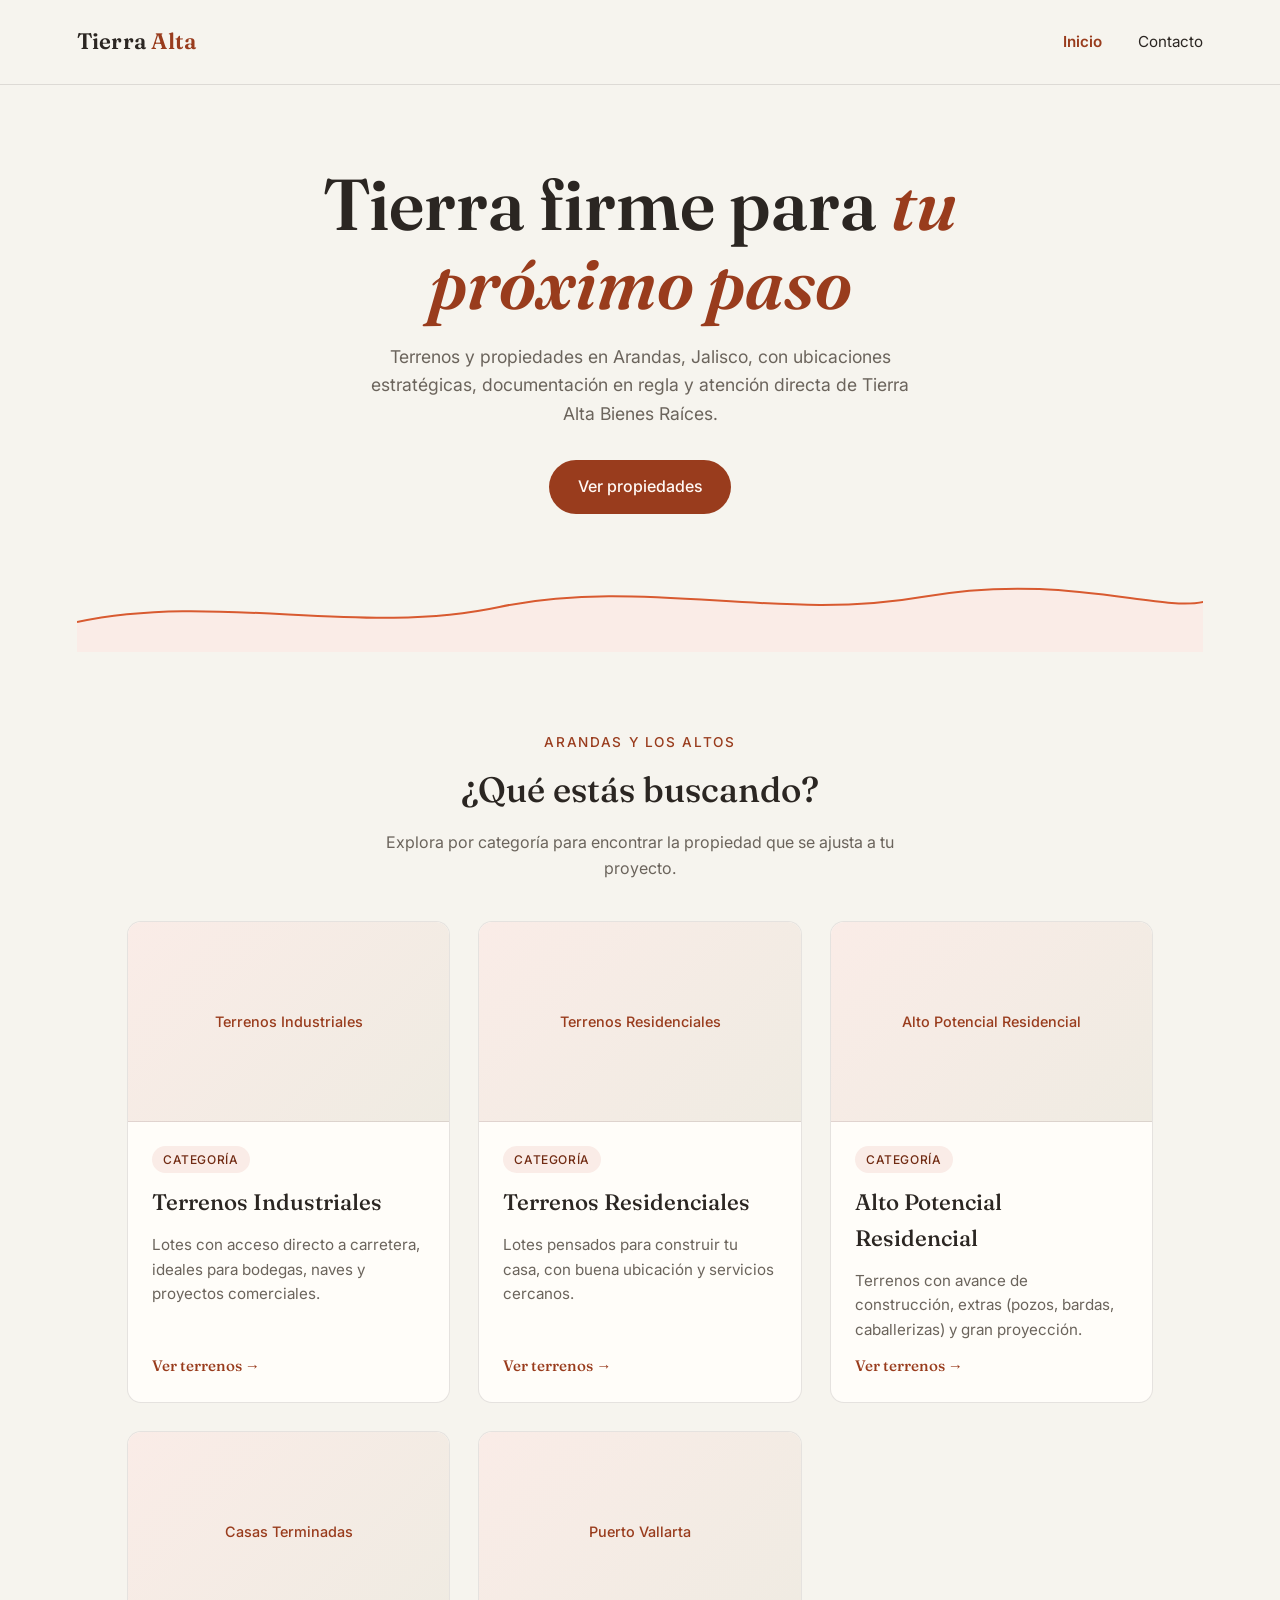
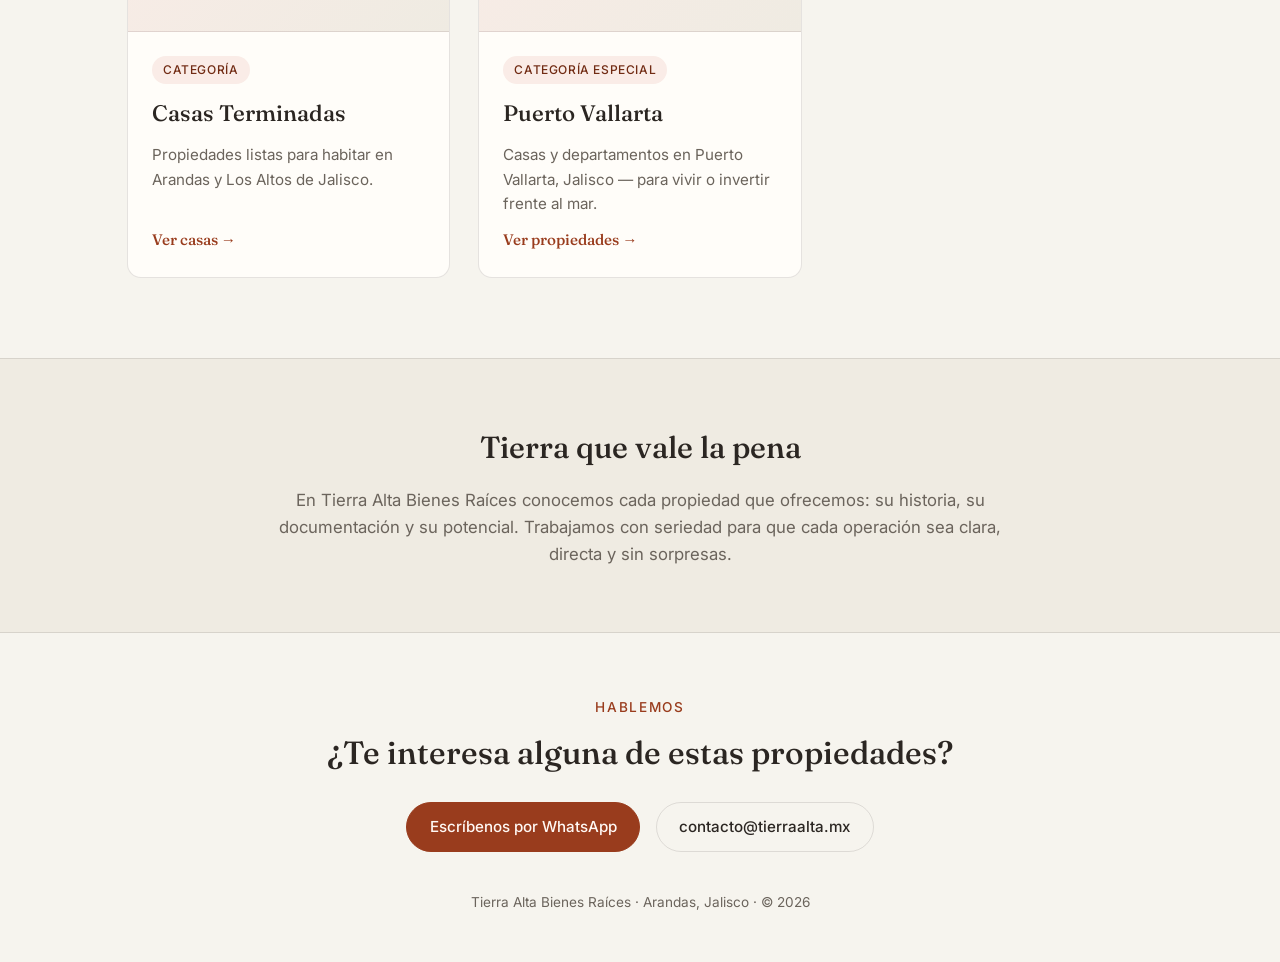
==== commit 09d21af1: "Update index.html" ====
--- a/index.html
+++ b/index.html
@@ -1,122 +1,3 @@
-<!DOCTYPE html>
-<html lang="es-MX">
-<head>
-<meta charset="UTF-8">
-<meta name="viewport" content="width=device-width, initial-scale=1.0">
-<title>Alto Potencial Residencial | Tierra Alta Bienes Raíces</title>
-<meta name="description" content="Terrenos con avance de construcción y gran potencial residencial en Arandas, Jalisco.">
-<link rel="preconnect" href="https://fonts.googleapis.com">
-<link rel="preconnect" href="https://fonts.gstatic.com" crossorigin>
-<link href="https://fonts.googleapis.com/css2?family=Fraunces:opsz,wght@9..144,400;9..144,500;9..144,600&family=Inter:wght@400;500;600&display=swap" rel="stylesheet">
-<link rel="stylesheet" href="styles.css">
-</head>
-<body>
-
-<header>
-  <a class="logo" href="index.html">Tierra <span>Alta</span></a>
-  <nav>
-    <a href="index.html">Inicio</a>
-    <a href="index.html#contacto">Contacto</a>
-  </nav>
-</header>
-
-<div class="breadcrumb"><a href="index.html">Inicio</a> / Alto Potencial Residencial</div>
-
-<section class="hero">
-  <h1>Alto Potencial <em>Residencial</em></h1>
-  <p>Terrenos con avance de construcción, extras como pozos, bardas y caballerizas, y gran proyección para tu próxima residencia.</p>
-</section>
-
-<section class="content">
-  <div class="grid">
-
-    <article class="card">
-      <div class="card-img">Foto del terreno</div>
-      <div class="card-body">
-        <span class="card-tag">Disponible</span>
-        <h3>Terreno El Saltillo</h3>
-        <p class="location">Colonia El Saltillo, Arandas, Jalisco. Construcción iniciada, barda perimetral, 2 pozos y 2 caballerizas (con espacio para más).</p>
-        <div class="specs">
-          <div><span>Superficie</span><strong>1,757 m²</strong></div>
-          <div><span>Uso recomendado</span><strong>Residencial de alto nivel</strong></div>
-        </div>
-        <p class="price">$15,000,000 MXN</p>
-        <a class="card-btn" href="https://wa.me/5213318063860" target="_blank" rel="noopener">Contactar por WhatsApp</a>
-      </div>
-    </article>
-
-    <div class="empty-state">
-      <strong>Más opciones próximamente</strong>
-      Seguimos agregando nuevas oportunidades de alto potencial. Contáctanos si buscas algo específico.
-    </div>
-
-  </div>
-</section>
-
-<footer id="contacto">
-  <span class="eyebrow">Hablemos</span>
-  <h2>¿Te interesa este terreno?</h2>
-  <div class="contact-row">
-    <a class="primary" href="https://wa.me/5213318063860" target="_blank" rel="noopener">Escríbenos por WhatsApp</a>
-    <a href="mailto:contacto@tierraalta.mx">contacto@tierraalta.mx</a>
-  </div>
-  <p class="fineprint">Tierra Alta Bienes Raíces · Arandas, Jalisco · © 2026</p>
-</footer>
-
-</body>
-</html>
-
-<!DOCTYPE html>
-<html lang="es-MX">
-<head>
-<meta charset="UTF-8">
-<meta name="viewport" content="width=device-width, initial-scale=1.0">
-<title>Casas Terminadas | Tierra Alta Bienes Raíces</title>
-<meta name="description" content="Casas terminadas en venta en Arandas y Los Altos de Jalisco.">
-<link rel="preconnect" href="https://fonts.googleapis.com">
-<link rel="preconnect" href="https://fonts.gstatic.com" crossorigin>
-<link href="https://fonts.googleapis.com/css2?family=Fraunces:opsz,wght@9..144,400;9..144,500;9..144,600&family=Inter:wght@400;500;600&display=swap" rel="stylesheet">
-<link rel="stylesheet" href="styles.css">
-</head>
-<body>
-
-<header>
-  <a class="logo" href="index.html">Tierra <span>Alta</span></a>
-  <nav>
-    <a href="index.html">Inicio</a>
-    <a href="index.html#contacto">Contacto</a>
-  </nav>
-</header>
-
-<div class="breadcrumb"><a href="index.html">Inicio</a> / Casas Terminadas</div>
-
-<section class="hero">
-  <h1>Casas <em>Terminadas</em></h1>
-  <p>Propiedades listas para habitar en Arandas y Los Altos de Jalisco.</p>
-</section>
-
-<section class="content">
-  <div class="grid">
-    <div class="empty-state">
-      <strong>Próximamente</strong>
-      Estamos preparando nuestra selección de casas terminadas. Escríbenos si buscas algo en particular y te avisamos en cuanto tengamos opciones disponibles.
-    </div>
-  </div>
-</section>
-
-<footer id="contacto">
-  <span class="eyebrow">Hablemos</span>
-  <h2>¿Buscas una casa lista para habitar?</h2>
-  <div class="contact-row">
-    <a class="primary" href="https://wa.me/5213318063860" target="_blank" rel="noopener">Escríbenos por WhatsApp</a>
-    <a href="mailto:contacto@tierraalta.mx">contacto@tierraalta.mx</a>
-  </div>
-  <p class="fineprint">Tierra Alta Bienes Raíces · Arandas, Jalisco · © 2026</p>
-</footer>
-
-</body>
-</html>
-
 <!DOCTYPE html>
 <html lang="es-MX">
 <head>
@@ -230,534 +111,3 @@
 
 </body>
 </html>
-
-<!DOCTYPE html>
-<html lang="es-MX">
-<head>
-<meta charset="UTF-8">
-<meta name="viewport" content="width=device-width, initial-scale=1.0">
-<title>Terrenos Industriales | Tierra Alta Bienes Raíces</title>
-<meta name="description" content="Terrenos industriales en Arandas, Jalisco, con acceso a carretera, ideales para bodegas y naves comerciales.">
-<link rel="preconnect" href="https://fonts.googleapis.com">
-<link rel="preconnect" href="https://fonts.gstatic.com" crossorigin>
-<link href="https://fonts.googleapis.com/css2?family=Fraunces:opsz,wght@9..144,400;9..144,500;9..144,600&family=Inter:wght@400;500;600&display=swap" rel="stylesheet">
-<link rel="stylesheet" href="styles.css">
-</head>
-<body>
-
-<header>
-  <a class="logo" href="index.html">Tierra <span>Alta</span></a>
-  <nav>
-    <a href="index.html">Inicio</a>
-    <a href="index.html#contacto">Contacto</a>
-  </nav>
-</header>
-
-<div class="breadcrumb"><a href="index.html">Inicio</a> / Terrenos Industriales</div>
-
-<section class="hero">
-  <h1>Terrenos <em>Industriales</em></h1>
-  <p>Lotes con acceso directo a carretera, listos para bodegas, naves y proyectos comerciales en Arandas y Los Altos de Jalisco.</p>
-</section>
-
-<section class="content">
-  <div class="grid">
-
-    <article class="card">
-      <div class="card-img">Foto del terreno</div>
-      <div class="card-body">
-        <span class="card-tag">Disponible</span>
-        <h3>Terreno Bajío de Ratones / Las Viboritas</h3>
-        <p class="location">A 150 m de la Carretera Arandas–Tepa, con acceso propio de 12 m de ancho. A 600 m de "Las Víboras Autopartes". Arandas, Jalisco.</p>
-        <div class="specs">
-          <div><span>Superficie</span><strong>1.5 solares</strong></div>
-          <div><span>Uso recomendado</span><strong>Bodega / Industrial</strong></div>
-        </div>
-        <p class="price">Precio a consultar</p>
-        <a class="card-btn" href="https://wa.me/5213318063860" target="_blank" rel="noopener">Contactar por WhatsApp</a>
-      </div>
-    </article>
-
-    <div class="empty-state">
-      <strong>Más terrenos próximamente</strong>
-      Seguimos agregando nuevas oportunidades industriales. Contáctanos si buscas algo específico.
-    </div>
-
-  </div>
-</section>
-
-<footer id="contacto">
-  <span class="eyebrow">Hablemos</span>
-  <h2>¿Te interesa este terreno?</h2>
-  <div class="contact-row">
-    <a class="primary" href="https://wa.me/5213318063860" target="_blank" rel="noopener">Escríbenos por WhatsApp</a>
-    <a href="mailto:contacto@tierraalta.mx">contacto@tierraalta.mx</a>
-  </div>
-  <p class="fineprint">Tierra Alta Bienes Raíces · Arandas, Jalisco · © 2026</p>
-</footer>
-
-</body>
-</html>
-
-<!DOCTYPE html>
-<html lang="es-MX">
-<head>
-<meta charset="UTF-8">
-<meta name="viewport" content="width=device-width, initial-scale=1.0">
-<title>Terrenos Residenciales | Tierra Alta Bienes Raíces</title>
-<meta name="description" content="Terrenos residenciales en Arandas, Jalisco, ideales para construir tu casa.">
-<link rel="preconnect" href="https://fonts.googleapis.com">
-<link rel="preconnect" href="https://fonts.gstatic.com" crossorigin>
-<link href="https://fonts.googleapis.com/css2?family=Fraunces:opsz,wght@9..144,400;9..144,500;9..144,600&family=Inter:wght@400;500;600&display=swap" rel="stylesheet">
-<link rel="stylesheet" href="styles.css">
-</head>
-<body>
-
-<header>
-  <a class="logo" href="index.html">Tierra <span>Alta</span></a>
-  <nav>
-    <a href="index.html">Inicio</a>
-    <a href="index.html#contacto">Contacto</a>
-  </nav>
-</header>
-
-<div class="breadcrumb"><a href="index.html">Inicio</a> / Terrenos Residenciales</div>
-
-<section class="hero">
-  <h1>Terrenos <em>Residenciales</em></h1>
-  <p>Lotes pensados para construir tu casa, con buena ubicación, servicios cercanos y documentación en regla.</p>
-</section>
-
-<section class="content">
-  <div class="grid">
-    <div class="empty-state">
-      <strong>Próximamente</strong>
-      Estamos preparando nuestra selección de terrenos residenciales. Escríbenos si buscas algo en particular y te avisamos en cuanto tengamos opciones disponibles.
-    </div>
-  </div>
-</section>
-
-<footer id="contacto">
-  <span class="eyebrow">Hablemos</span>
-  <h2>¿Buscas un terreno residencial?</h2>
-  <div class="contact-row">
-    <a class="primary" href="https://wa.me/5213318063860" target="_blank" rel="noopener">Escríbenos por WhatsApp</a>
-    <a href="mailto:contacto@tierraalta.mx">contacto@tierraalta.mx</a>
-  </div>
-  <p class="fineprint">Tierra Alta Bienes Raíces · Arandas, Jalisco · © 2026</p>
-</footer>
-
-</body>
-</html>
-
-:root {
-  --clay-50: #FAECE7;
-  --clay-100: #F5C4B3;
-  --clay-400: #D85A30;
-  --clay-600: #993C1D;
-  --clay-800: #712B13;
-  --clay-900: #4A1B0C;
-  --paper: #F6F4EE;
-  --paper-alt: #EFEBE2;
-  --ink: #2B2622;
-  --ink-soft: #6B645C;
-  --line: rgba(43,38,34,0.12);
-}
-* { margin: 0; padding: 0; box-sizing: border-box; }
-body {
-  font-family: 'Inter', sans-serif;
-  background: var(--paper);
-  color: var(--ink);
-  line-height: 1.6;
-}
-.display { font-family: 'Fraunces', serif; }
-
-/* Header */
-header {
-  display: flex;
-  align-items: center;
-  justify-content: space-between;
-  padding: 1.5rem 6%;
-  border-bottom: 1px solid var(--line);
-}
-.logo {
-  font-family: 'Fraunces', serif;
-  font-size: 1.4rem;
-  font-weight: 600;
-  letter-spacing: 0.01em;
-  text-decoration: none;
-  color: var(--ink);
-}
-.logo span { color: var(--clay-600); }
-nav a {
-  font-size: 0.95rem;
-  color: var(--ink);
-  text-decoration: none;
-  margin-left: 2rem;
-}
-nav a:hover { color: var(--clay-600); }
-nav a.active { color: var(--clay-600); font-weight: 600; }
-
-/* Breadcrumb */
-.breadcrumb {
-  max-width: 1180px;
-  margin: 0 auto;
-  padding: 1.25rem 6% 0;
-  font-size: 0.85rem;
-  color: var(--ink-soft);
-}
-.breadcrumb a { color: var(--ink-soft); text-decoration: none; }
-.breadcrumb a:hover { color: var(--clay-600); }
-
-/* Hero */
-.hero {
-  position: relative;
-  padding: 4rem 6% 3rem;
-  text-align: center;
-  overflow: hidden;
-}
-.hero.hero-lg { padding: 5rem 6% 4rem; }
-.hero h1 {
-  font-family: 'Fraunces', serif;
-  font-size: clamp(2.2rem, 5.5vw, 4rem);
-  font-weight: 600;
-  line-height: 1.1;
-  max-width: 850px;
-  margin: 0 auto 1.25rem;
-}
-.hero.hero-lg h1 { font-size: clamp(2.5rem, 6vw, 4.5rem); }
-.hero h1 em { font-style: italic; color: var(--clay-600); }
-.hero p {
-  font-size: 1.1rem;
-  color: var(--ink-soft);
-  max-width: 560px;
-  margin: 0 auto 2rem;
-}
-.hero-cta {
-  display: inline-flex;
-  align-items: center;
-  gap: 0.5rem;
-  background: var(--clay-600);
-  color: #FFF8F4;
-  padding: 0.9rem 1.8rem;
-  border-radius: 999px;
-  font-weight: 500;
-  text-decoration: none;
-  font-size: 1rem;
-  transition: background 0.15s ease;
-}
-.hero-cta:hover { background: var(--clay-800); }
-.hero-cta.ghost {
-  background: transparent;
-  border: 1px solid var(--clay-400);
-  color: var(--clay-800);
-}
-.hero-cta.ghost:hover { background: var(--clay-50); }
-
-.horizon {
-  width: 100%;
-  height: 90px;
-  display: block;
-  margin-top: 3rem;
-}
-.horizon path { fill: none; stroke: var(--clay-400); stroke-width: 2; }
-.horizon .fill { fill: var(--clay-50); stroke: none; }
-
-/* Section headers */
-.section-head {
-  margin-bottom: 2.5rem;
-  text-align: center;
-}
-.section-head .eyebrow {
-  font-size: 0.85rem;
-  letter-spacing: 0.12em;
-  text-transform: uppercase;
-  color: var(--clay-600);
-  font-weight: 500;
-  margin-bottom: 0.5rem;
-  display: block;
-}
-.section-head h2 {
-  font-family: 'Fraunces', serif;
-  font-size: 2.2rem;
-  font-weight: 500;
-}
-.section-head p {
-  color: var(--ink-soft);
-  max-width: 560px;
-  margin: 0.75rem auto 0;
-}
-
-/* Generic content section */
-.content {
-  padding: 1rem 6% 5rem;
-  max-width: 1180px;
-  margin: 0 auto;
-}
-
-/* Grid + Cards */
-.grid {
-  display: grid;
-  grid-template-columns: repeat(auto-fit, minmax(300px, 1fr));
-  gap: 1.75rem;
-}
-.card {
-  background: #FFFDF9;
-  border: 1px solid var(--line);
-  border-radius: 14px;
-  overflow: hidden;
-  display: flex;
-  flex-direction: column;
-  text-decoration: none;
-  color: var(--ink);
-  transition: transform 0.15s ease, box-shadow 0.15s ease;
-}
-.card.linkable:hover {
-  transform: translateY(-3px);
-  box-shadow: 0 10px 30px rgba(43,38,34,0.08);
-}
-.card-img {
-  height: 200px;
-  background: linear-gradient(135deg, var(--clay-50), var(--paper-alt));
-  display: flex;
-  align-items: center;
-  justify-content: center;
-  color: var(--clay-600);
-  font-size: 0.9rem;
-  font-weight: 500;
-  border-bottom: 1px solid var(--line);
-  text-align: center;
-  padding: 1rem;
-}
-.card-body {
-  padding: 1.5rem;
-  display: flex;
-  flex-direction: column;
-  gap: 0.75rem;
-  flex: 1;
-}
-.card-tag {
-  display: inline-block;
-  font-size: 0.75rem;
-  font-weight: 500;
-  letter-spacing: 0.05em;
-  text-transform: uppercase;
-  color: var(--clay-800);
-  background: var(--clay-50);
-  padding: 0.25rem 0.7rem;
-  border-radius: 999px;
-  width: fit-content;
-}
-.card-tag.muted {
-  color: var(--ink-soft);
-  background: var(--paper-alt);
-}
-.card h3 {
-  font-family: 'Fraunces', serif;
-  font-size: 1.4rem;
-  font-weight: 500;
-}
-.card .location {
-  font-size: 0.9rem;
-  color: var(--ink-soft);
-}
-.card .specs {
-  display: flex;
-  gap: 1.5rem;
-  font-size: 0.9rem;
-  padding: 0.75rem 0;
-  border-top: 1px solid var(--line);
-  border-bottom: 1px solid var(--line);
-  margin: 0.25rem 0;
-  flex-wrap: wrap;
-}
-.card .specs div span {
-  display: block;
-  color: var(--ink-soft);
-  font-size: 0.78rem;
-  margin-bottom: 0.15rem;
-}
-.card .specs div strong { font-size: 1rem; font-weight: 500; }
-.card .price {
-  font-family: 'Fraunces', serif;
-  font-size: 1.6rem;
-  font-weight: 600;
-  color: var(--clay-800);
-}
-.card .desc {
-  font-size: 0.95rem;
-  color: var(--ink-soft);
-}
-.card-btn {
-  margin-top: auto;
-  display: flex;
-  align-items: center;
-  justify-content: center;
-  gap: 0.5rem;
-  border: 1px solid var(--clay-400);
-  color: var(--clay-800);
-  background: transparent;
-  padding: 0.75rem;
-  border-radius: 10px;
-  text-decoration: none;
-  font-weight: 500;
-  font-size: 0.95rem;
-  transition: background 0.15s ease;
-}
-.card-btn:hover { background: var(--clay-50); }
-.card-arrow {
-  margin-top: auto;
-  font-family: 'Fraunces', serif;
-  font-size: 0.95rem;
-  font-weight: 500;
-  color: var(--clay-600);
-}
-
-/* Empty state */
-.empty-state {
-  text-align: center;
-  padding: 3rem 2rem;
-  border: 1px dashed var(--line);
-  border-radius: 14px;
-  color: var(--ink-soft);
-  grid-column: 1 / -1;
-}
-.empty-state strong { color: var(--ink); display: block; margin-bottom: 0.4rem; font-family: 'Fraunces', serif; font-size: 1.2rem; }
-
-/* About strip */
-.about {
-  background: var(--paper-alt);
-  padding: 4rem 6%;
-  border-top: 1px solid var(--line);
-  border-bottom: 1px solid var(--line);
-}
-.about-inner { max-width: 760px; margin: 0 auto; text-align: center; }
-.about h2 {
-  font-family: 'Fraunces', serif;
-  font-size: 1.9rem;
-  font-weight: 500;
-  margin-bottom: 1rem;
-}
-.about p { color: var(--ink-soft); font-size: 1.05rem; }
-
-/* Footer */
-footer { padding: 4rem 6% 3rem; text-align: center; }
-footer .eyebrow {
-  font-size: 0.85rem;
-  letter-spacing: 0.12em;
-  text-transform: uppercase;
-  color: var(--clay-600);
-  font-weight: 500;
-  margin-bottom: 0.5rem;
-  display: block;
-}
-footer h2 {
-  font-family: 'Fraunces', serif;
-  font-size: 2rem;
-  font-weight: 500;
-  margin-bottom: 1.5rem;
-}
-.contact-row {
-  display: flex;
-  justify-content: center;
-  gap: 1rem;
-  flex-wrap: wrap;
-  margin-bottom: 2.5rem;
-}
-.contact-row a {
-  display: inline-flex;
-  align-items: center;
-  gap: 0.5rem;
-  border: 1px solid var(--line);
-  padding: 0.75rem 1.4rem;
-  border-radius: 999px;
-  text-decoration: none;
-  color: var(--ink);
-  font-size: 0.95rem;
-  font-weight: 500;
-}
-.contact-row a.primary {
-  background: var(--clay-600);
-  border-color: var(--clay-600);
-  color: #FFF8F4;
-}
-footer .fineprint { font-size: 0.85rem; color: var(--ink-soft); }
-
-/* Vallarta theme override */
-body.vallarta {
-  --clay-50: #E6F4F3;
-  --clay-100: #BFE5E2;
-  --clay-400: #2FA89C;
-  --clay-600: #1F7A71;
-  --clay-800: #155A53;
-  --clay-900: #0F3F3A;
-  --paper: #F7FAF9;
-  --paper-alt: #EAF3F1;
-}
-
-@media (max-width: 640px) {
-  header { padding: 1.25rem 5%; }
-  nav a { margin-left: 1rem; font-size: 0.85rem; }
-  .hero { padding: 3rem 5% 2rem; }
-}
-
-<!DOCTYPE html>
-<html lang="es-MX">
-<head>
-<meta charset="UTF-8">
-<meta name="viewport" content="width=device-width, initial-scale=1.0">
-<title>Puerto Vallarta | Tierra Alta Bienes Raíces</title>
-<meta name="description" content="Casas y departamentos en venta en Puerto Vallarta, Jalisco, para vivir o invertir.">
-<link rel="preconnect" href="https://fonts.googleapis.com">
-<link rel="preconnect" href="https://fonts.gstatic.com" crossorigin>
-<link href="https://fonts.googleapis.com/css2?family=Fraunces:opsz,wght@9..144,400;9..144,500;9..144,600&family=Inter:wght@400;500;600&display=swap" rel="stylesheet">
-<link rel="stylesheet" href="styles.css">
-</head>
-<body class="vallarta">
-
-<header>
-  <a class="logo" href="index.html">Tierra <span>Alta</span></a>
-  <nav>
-    <a href="index.html">Inicio</a>
-    <a href="index.html#contacto">Contacto</a>
-  </nav>
-</header>
-
-<div class="breadcrumb"><a href="index.html">Inicio</a> / Puerto Vallarta</div>
-
-<section class="hero hero-lg">
-  <h1>Tierra Alta <em>Vallarta</em></h1>
-  <p>Casas y departamentos en Puerto Vallarta, Jalisco — para vivir, vacacionar o invertir frente al mar.</p>
-
-  <svg class="horizon" viewBox="0 0 1200 90" preserveAspectRatio="none" aria-hidden="true">
-    <path class="fill" d="M0,60 C150,30 300,75 450,45 C600,15 750,60 900,35 C1050,10 1150,50 1200,40 L1200,90 L0,90 Z"></path>
-    <path d="M0,60 C150,30 300,75 450,45 C600,15 750,60 900,35 C1050,10 1150,50 1200,40"></path>
-  </svg>
-</section>
-
-<section class="content">
-  <div class="section-head">
-    <span class="eyebrow">Próximamente</span>
-    <h2>Propiedades en Puerto Vallarta</h2>
-    <p>Estamos preparando nuestra selección de casas y departamentos en Puerto Vallarta. Déjanos tus datos y te avisamos en cuanto tengamos opciones disponibles.</p>
-  </div>
-  <div class="grid">
-    <div class="empty-state">
-      <strong>Catálogo en preparación</strong>
-      Si ya tienes una propiedad en mente o quieres ser de los primeros en conocer nuestras opciones, escríbenos por WhatsApp.
-    </div>
-  </div>
-</section>
-
-<footer id="contacto">
-  <span class="eyebrow">Hablemos</span>
-  <h2>¿Buscas propiedad en Puerto Vallarta?</h2>
-  <div class="contact-row">
-    <a class="primary" href="https://wa.me/5213318063860" target="_blank" rel="noopener">Escríbenos por WhatsApp</a>
-    <a href="mailto:contacto@tierraalta.mx">contacto@tierraalta.mx</a>
-  </div>
-  <p class="fineprint">Tierra Alta Bienes Raíces · Puerto Vallarta, Jalisco · © 2026</p>
-</footer>
-
-</body>
-</html>
--- a/styles.css
+++ b/styles.css
@@ -0,0 +1,350 @@
+:root {
+  --clay-50: #FAECE7;
+  --clay-100: #F5C4B3;
+  --clay-400: #D85A30;
+  --clay-600: #993C1D;
+  --clay-800: #712B13;
+  --clay-900: #4A1B0C;
+  --paper: #F6F4EE;
+  --paper-alt: #EFEBE2;
+  --ink: #2B2622;
+  --ink-soft: #6B645C;
+  --line: rgba(43,38,34,0.12);
+}
+* { margin: 0; padding: 0; box-sizing: border-box; }
+body {
+  font-family: 'Inter', sans-serif;
+  background: var(--paper);
+  color: var(--ink);
+  line-height: 1.6;
+}
+.display { font-family: 'Fraunces', serif; }
+
+/* Header */
+header {
+  display: flex;
+  align-items: center;
+  justify-content: space-between;
+  padding: 1.5rem 6%;
+  border-bottom: 1px solid var(--line);
+}
+.logo {
+  font-family: 'Fraunces', serif;
+  font-size: 1.4rem;
+  font-weight: 600;
+  letter-spacing: 0.01em;
+  text-decoration: none;
+  color: var(--ink);
+}
+.logo span { color: var(--clay-600); }
+nav a {
+  font-size: 0.95rem;
+  color: var(--ink);
+  text-decoration: none;
+  margin-left: 2rem;
+}
+nav a:hover { color: var(--clay-600); }
+nav a.active { color: var(--clay-600); font-weight: 600; }
+
+/* Breadcrumb */
+.breadcrumb {
+  max-width: 1180px;
+  margin: 0 auto;
+  padding: 1.25rem 6% 0;
+  font-size: 0.85rem;
+  color: var(--ink-soft);
+}
+.breadcrumb a { color: var(--ink-soft); text-decoration: none; }
+.breadcrumb a:hover { color: var(--clay-600); }
+
+/* Hero */
+.hero {
+  position: relative;
+  padding: 4rem 6% 3rem;
+  text-align: center;
+  overflow: hidden;
+}
+.hero.hero-lg { padding: 5rem 6% 4rem; }
+.hero h1 {
+  font-family: 'Fraunces', serif;
+  font-size: clamp(2.2rem, 5.5vw, 4rem);
+  font-weight: 600;
+  line-height: 1.1;
+  max-width: 850px;
+  margin: 0 auto 1.25rem;
+}
+.hero.hero-lg h1 { font-size: clamp(2.5rem, 6vw, 4.5rem); }
+.hero h1 em { font-style: italic; color: var(--clay-600); }
+.hero p {
+  font-size: 1.1rem;
+  color: var(--ink-soft);
+  max-width: 560px;
+  margin: 0 auto 2rem;
+}
+.hero-cta {
+  display: inline-flex;
+  align-items: center;
+  gap: 0.5rem;
+  background: var(--clay-600);
+  color: #FFF8F4;
+  padding: 0.9rem 1.8rem;
+  border-radius: 999px;
+  font-weight: 500;
+  text-decoration: none;
+  font-size: 1rem;
+  transition: background 0.15s ease;
+}
+.hero-cta:hover { background: var(--clay-800); }
+.hero-cta.ghost {
+  background: transparent;
+  border: 1px solid var(--clay-400);
+  color: var(--clay-800);
+}
+.hero-cta.ghost:hover { background: var(--clay-50); }
+
+.horizon {
+  width: 100%;
+  height: 90px;
+  display: block;
+  margin-top: 3rem;
+}
+.horizon path { fill: none; stroke: var(--clay-400); stroke-width: 2; }
+.horizon .fill { fill: var(--clay-50); stroke: none; }
+
+/* Section headers */
+.section-head {
+  margin-bottom: 2.5rem;
+  text-align: center;
+}
+.section-head .eyebrow {
+  font-size: 0.85rem;
+  letter-spacing: 0.12em;
+  text-transform: uppercase;
+  color: var(--clay-600);
+  font-weight: 500;
+  margin-bottom: 0.5rem;
+  display: block;
+}
+.section-head h2 {
+  font-family: 'Fraunces', serif;
+  font-size: 2.2rem;
+  font-weight: 500;
+}
+.section-head p {
+  color: var(--ink-soft);
+  max-width: 560px;
+  margin: 0.75rem auto 0;
+}
+
+/* Generic content section */
+.content {
+  padding: 1rem 6% 5rem;
+  max-width: 1180px;
+  margin: 0 auto;
+}
+
+/* Grid + Cards */
+.grid {
+  display: grid;
+  grid-template-columns: repeat(auto-fit, minmax(300px, 1fr));
+  gap: 1.75rem;
+}
+.card {
+  background: #FFFDF9;
+  border: 1px solid var(--line);
+  border-radius: 14px;
+  overflow: hidden;
+  display: flex;
+  flex-direction: column;
+  text-decoration: none;
+  color: var(--ink);
+  transition: transform 0.15s ease, box-shadow 0.15s ease;
+}
+.card.linkable:hover {
+  transform: translateY(-3px);
+  box-shadow: 0 10px 30px rgba(43,38,34,0.08);
+}
+.card-img {
+  height: 200px;
+  background: linear-gradient(135deg, var(--clay-50), var(--paper-alt));
+  display: flex;
+  align-items: center;
+  justify-content: center;
+  color: var(--clay-600);
+  font-size: 0.9rem;
+  font-weight: 500;
+  border-bottom: 1px solid var(--line);
+  text-align: center;
+  padding: 1rem;
+}
+.card-body {
+  padding: 1.5rem;
+  display: flex;
+  flex-direction: column;
+  gap: 0.75rem;
+  flex: 1;
+}
+.card-tag {
+  display: inline-block;
+  font-size: 0.75rem;
+  font-weight: 500;
+  letter-spacing: 0.05em;
+  text-transform: uppercase;
+  color: var(--clay-800);
+  background: var(--clay-50);
+  padding: 0.25rem 0.7rem;
+  border-radius: 999px;
+  width: fit-content;
+}
+.card-tag.muted {
+  color: var(--ink-soft);
+  background: var(--paper-alt);
+}
+.card h3 {
+  font-family: 'Fraunces', serif;
+  font-size: 1.4rem;
+  font-weight: 500;
+}
+.card .location {
+  font-size: 0.9rem;
+  color: var(--ink-soft);
+}
+.card .specs {
+  display: flex;
+  gap: 1.5rem;
+  font-size: 0.9rem;
+  padding: 0.75rem 0;
+  border-top: 1px solid var(--line);
+  border-bottom: 1px solid var(--line);
+  margin: 0.25rem 0;
+  flex-wrap: wrap;
+}
+.card .specs div span {
+  display: block;
+  color: var(--ink-soft);
+  font-size: 0.78rem;
+  margin-bottom: 0.15rem;
+}
+.card .specs div strong { font-size: 1rem; font-weight: 500; }
+.card .price {
+  font-family: 'Fraunces', serif;
+  font-size: 1.6rem;
+  font-weight: 600;
+  color: var(--clay-800);
+}
+.card .desc {
+  font-size: 0.95rem;
+  color: var(--ink-soft);
+}
+.card-btn {
+  margin-top: auto;
+  display: flex;
+  align-items: center;
+  justify-content: center;
+  gap: 0.5rem;
+  border: 1px solid var(--clay-400);
+  color: var(--clay-800);
+  background: transparent;
+  padding: 0.75rem;
+  border-radius: 10px;
+  text-decoration: none;
+  font-weight: 500;
+  font-size: 0.95rem;
+  transition: background 0.15s ease;
+}
+.card-btn:hover { background: var(--clay-50); }
+.card-arrow {
+  margin-top: auto;
+  font-family: 'Fraunces', serif;
+  font-size: 0.95rem;
+  font-weight: 500;
+  color: var(--clay-600);
+}
+
+/* Empty state */
+.empty-state {
+  text-align: center;
+  padding: 3rem 2rem;
+  border: 1px dashed var(--line);
+  border-radius: 14px;
+  color: var(--ink-soft);
+  grid-column: 1 / -1;
+}
+.empty-state strong { color: var(--ink); display: block; margin-bottom: 0.4rem; font-family: 'Fraunces', serif; font-size: 1.2rem; }
+
+/* About strip */
+.about {
+  background: var(--paper-alt);
+  padding: 4rem 6%;
+  border-top: 1px solid var(--line);
+  border-bottom: 1px solid var(--line);
+}
+.about-inner { max-width: 760px; margin: 0 auto; text-align: center; }
+.about h2 {
+  font-family: 'Fraunces', serif;
+  font-size: 1.9rem;
+  font-weight: 500;
+  margin-bottom: 1rem;
+}
+.about p { color: var(--ink-soft); font-size: 1.05rem; }
+
+/* Footer */
+footer { padding: 4rem 6% 3rem; text-align: center; }
+footer .eyebrow {
+  font-size: 0.85rem;
+  letter-spacing: 0.12em;
+  text-transform: uppercase;
+  color: var(--clay-600);
+  font-weight: 500;
+  margin-bottom: 0.5rem;
+  display: block;
+}
+footer h2 {
+  font-family: 'Fraunces', serif;
+  font-size: 2rem;
+  font-weight: 500;
+  margin-bottom: 1.5rem;
+}
+.contact-row {
+  display: flex;
+  justify-content: center;
+  gap: 1rem;
+  flex-wrap: wrap;
+  margin-bottom: 2.5rem;
+}
+.contact-row a {
+  display: inline-flex;
+  align-items: center;
+  gap: 0.5rem;
+  border: 1px solid var(--line);
+  padding: 0.75rem 1.4rem;
+  border-radius: 999px;
+  text-decoration: none;
+  color: var(--ink);
+  font-size: 0.95rem;
+  font-weight: 500;
+}
+.contact-row a.primary {
+  background: var(--clay-600);
+  border-color: var(--clay-600);
+  color: #FFF8F4;
+}
+footer .fineprint { font-size: 0.85rem; color: var(--ink-soft); }
+
+/* Vallarta theme override */
+body.vallarta {
+  --clay-50: #E6F4F3;
+  --clay-100: #BFE5E2;
+  --clay-400: #2FA89C;
+  --clay-600: #1F7A71;
+  --clay-800: #155A53;
+  --clay-900: #0F3F3A;
+  --paper: #F7FAF9;
+  --paper-alt: #EAF3F1;
+}
+
+@media (max-width: 640px) {
+  header { padding: 1.25rem 5%; }
+  nav a { margin-left: 1rem; font-size: 0.85rem; }
+  .hero { padding: 3rem 5% 2rem; }
+}
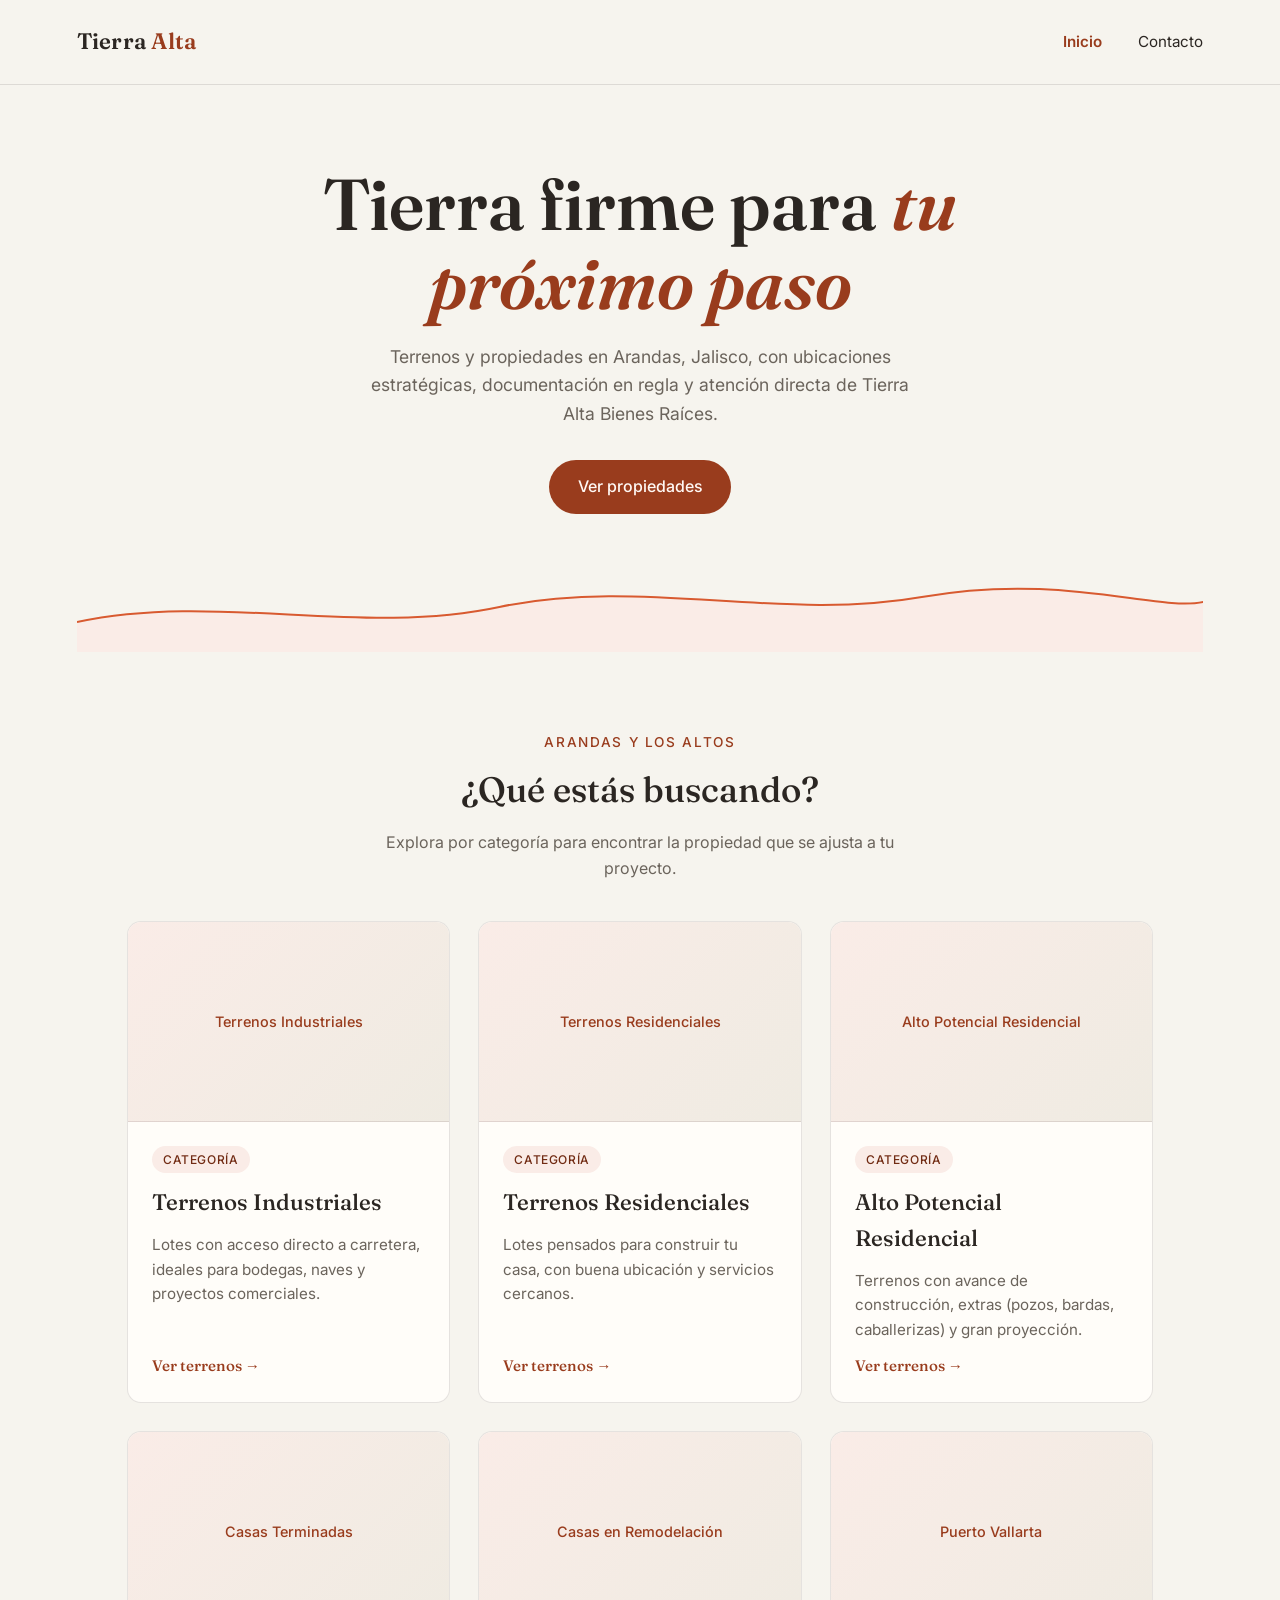
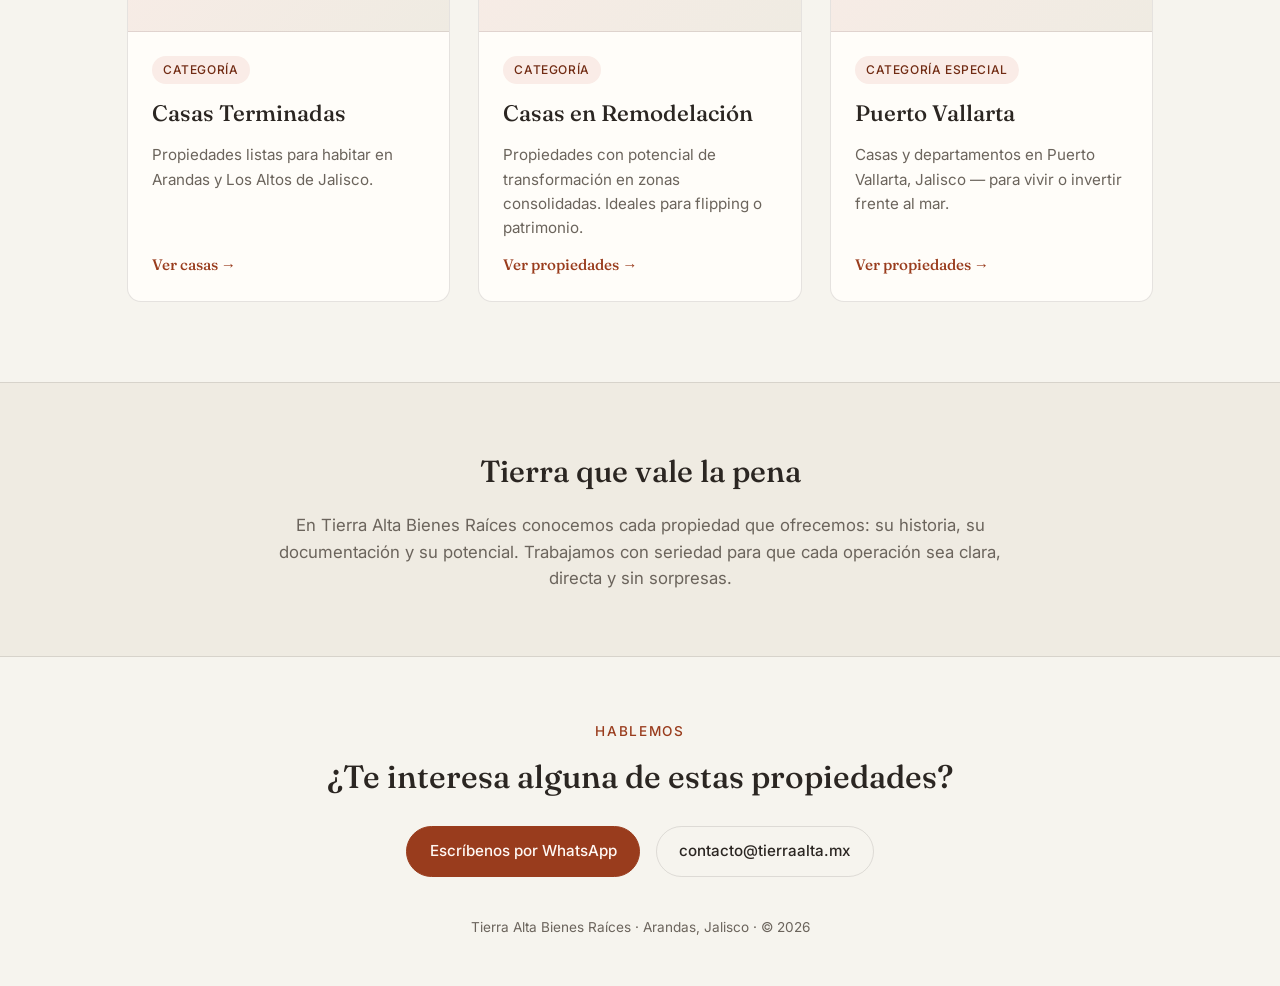
==== commit c894ece9: "Update index.html" ====
--- a/index.html
+++ b/index.html
@@ -79,6 +79,16 @@
       </div>
     </a>
 
+    <a class="card linkable" href="remodelacion.html">
+      <div class="card-img">Casas en Remodelación</div>
+      <div class="card-body">
+        <span class="card-tag">Categoría</span>
+        <h3>Casas en Remodelación</h3>
+        <p class="desc">Propiedades con potencial de transformación en zonas consolidadas. Ideales para flipping o patrimonio.</p>
+        <span class="card-arrow">Ver propiedades →</span>
+      </div>
+    </a>
+
     <a class="card linkable" href="vallarta.html">
       <div class="card-img">Puerto Vallarta</div>
       <div class="card-body">
